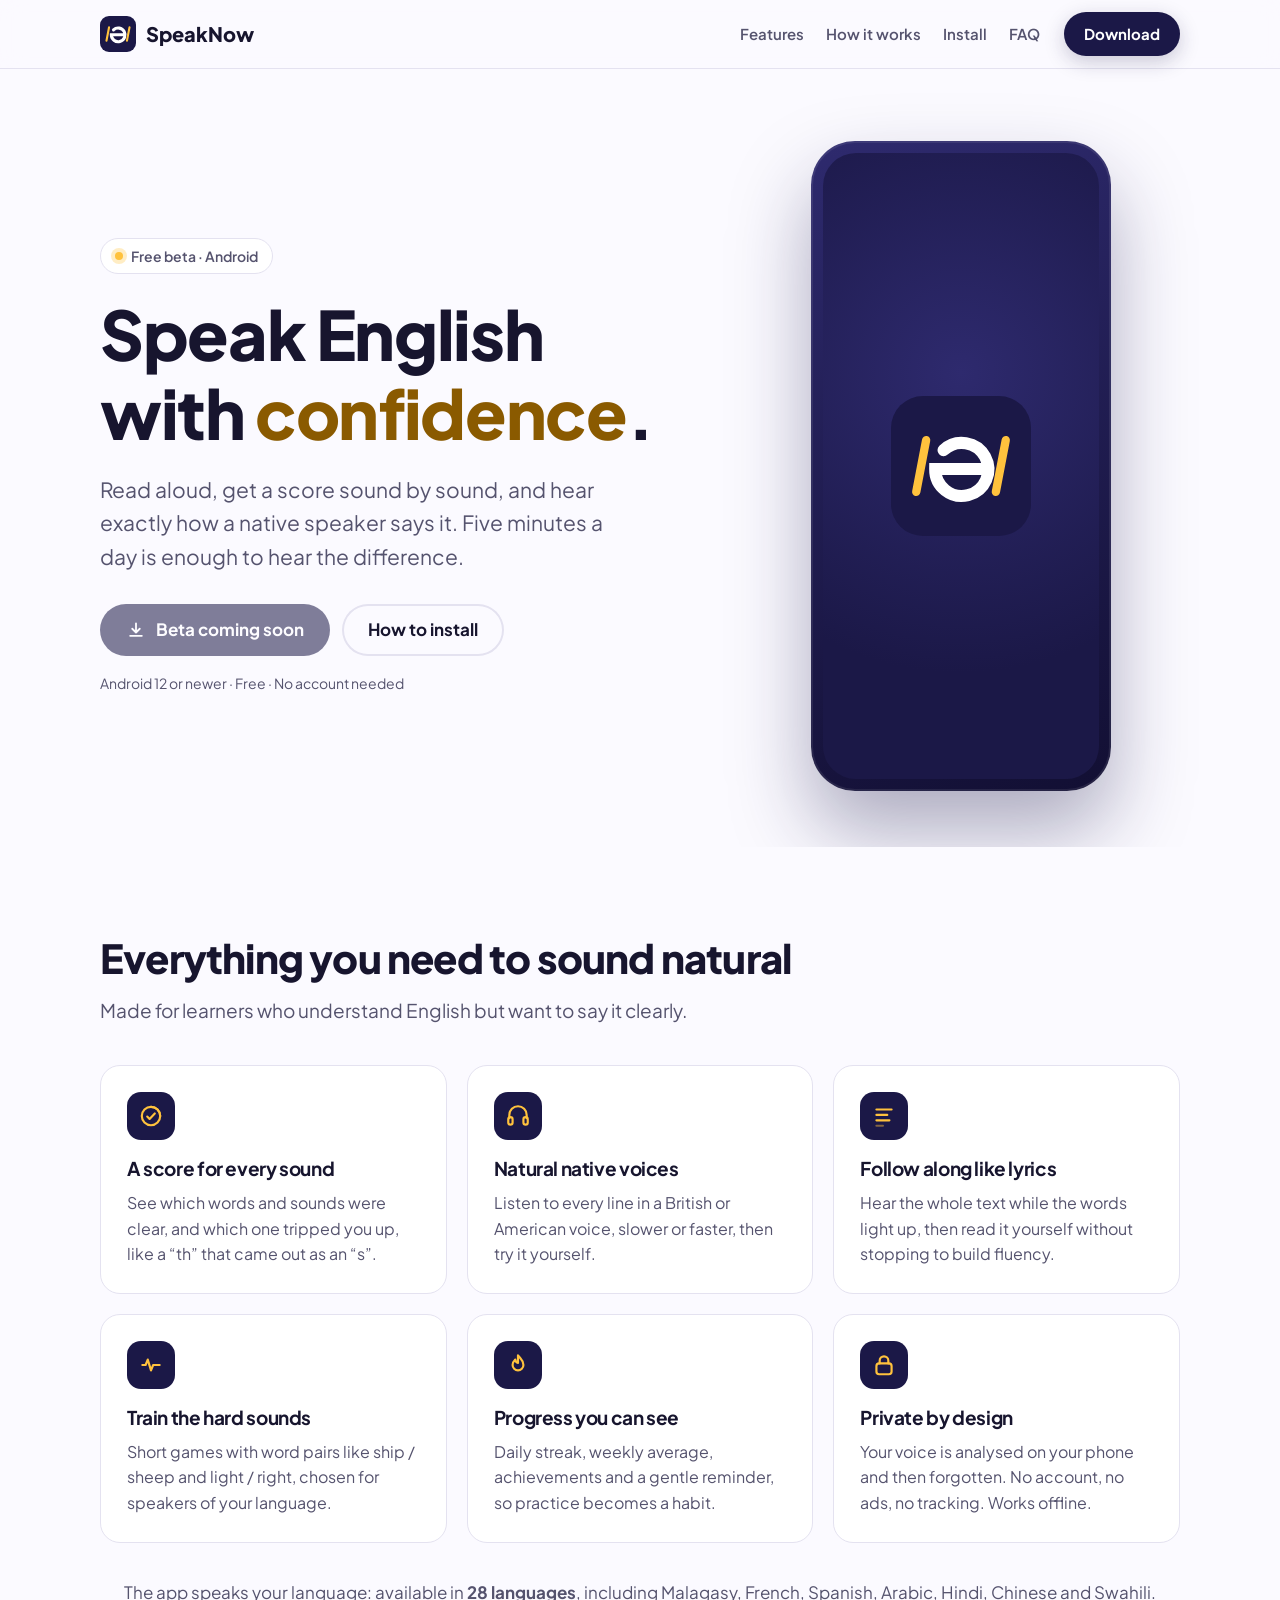
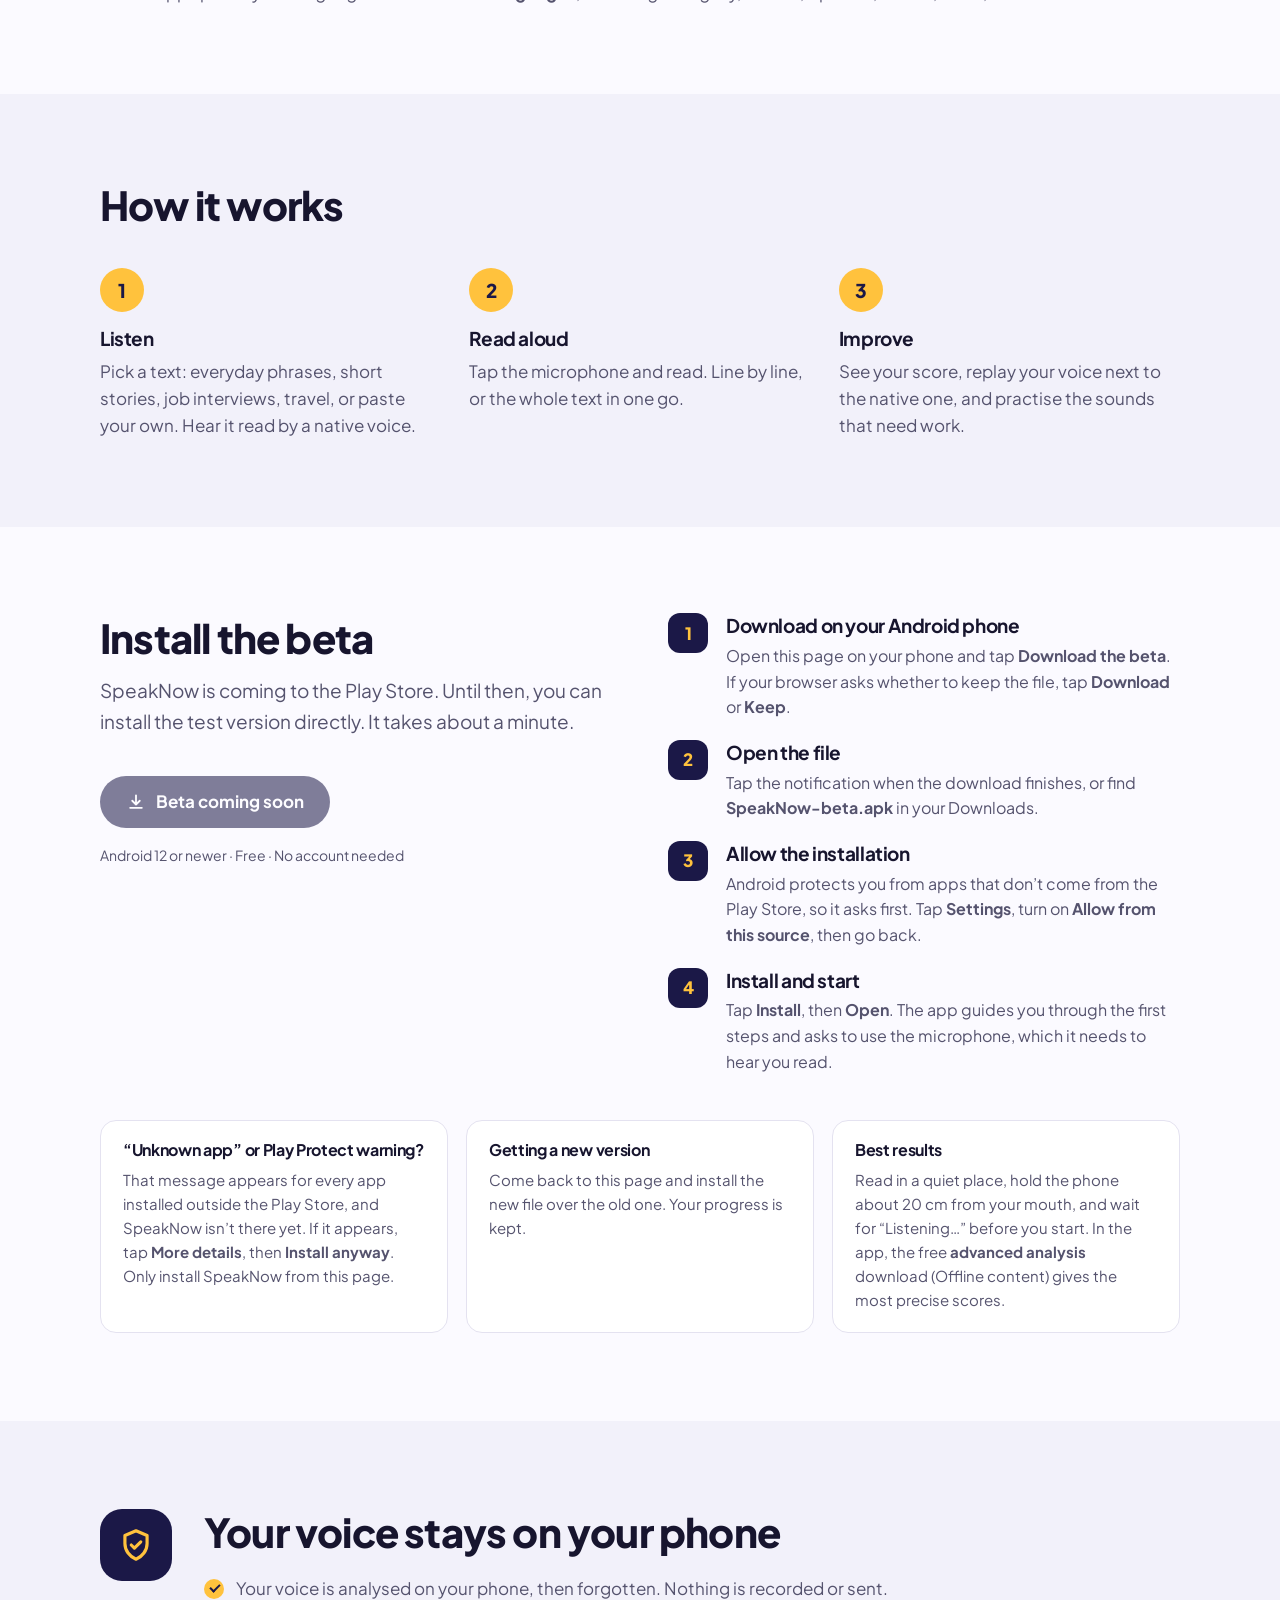
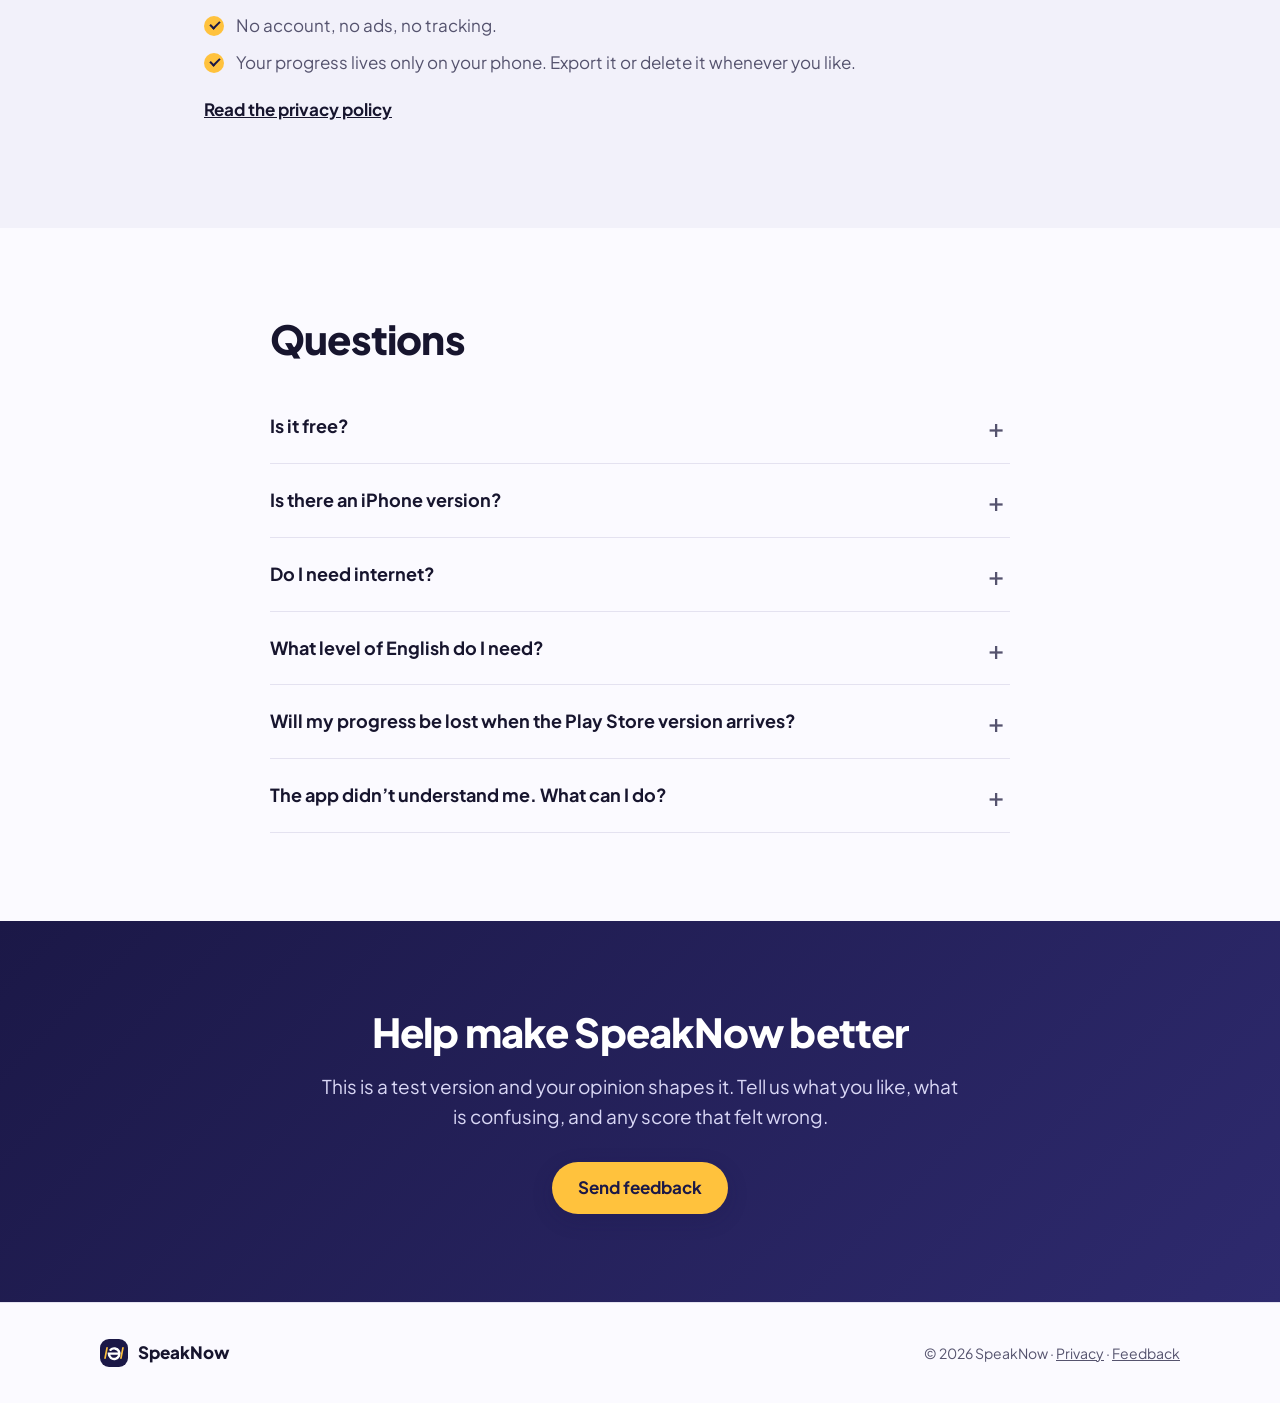
==== docs/index.html @ becbc06b "Website: home page, install guide, privacy policy Co-Authored-By: Claude Opus 5.5 <noreply@anthropic" ====
<!doctype html>
<html lang="en">
<head>
<meta charset="utf-8">
<meta name="viewport" content="width=device-width, initial-scale=1">
<title>SpeakNow: speak English with confidence</title>
<meta name="description" content="Read aloud, get a score sound by sound, and hear how a native speaker says it. Free beta for Android. Your voice never leaves your phone.">
<meta name="theme-color" content="#1B1847">
<meta property="og:type" content="website">
<meta property="og:title" content="SpeakNow: speak English with confidence">
<meta property="og:description" content="Read aloud, get a score sound by sound, and hear how a native speaker says it. Free beta for Android.">
<meta property="og:url" content="https://machut-rgb.github.io/speaknow-pack/">
<meta property="og:image" content="https://machut-rgb.github.io/speaknow-pack/assets/og.png">
<meta property="og:image:width" content="1200">
<meta property="og:image:height" content="630">
<meta name="twitter:card" content="summary_large_image">
<link rel="icon" href="assets/icon.svg" type="image/svg+xml">
<link rel="apple-touch-icon" href="assets/icon-180.png">
<link rel="preconnect" href="https://fonts.googleapis.com">
<link rel="preconnect" href="https://fonts.gstatic.com" crossorigin>
<link href="https://fonts.googleapis.com/css2?family=Plus+Jakarta+Sans:wght@400;500;600;700;800&display=swap" rel="stylesheet">
<link rel="stylesheet" href="assets/site.css">
</head>
<body>

<header class="nav">
  <div class="wrap nav-inner">
    <a class="brand" href="#top" aria-label="SpeakNow, back to top">
      <img src="assets/icon.svg" alt="" width="36" height="36">
      <span>SpeakNow</span>
    </a>
    <nav aria-label="Main">
      <a href="#features">Features</a>
      <a href="#how">How it works</a>
      <a href="#install">Install</a>
      <a href="#faq">FAQ</a>
    </nav>
    <a class="btn btn-small js-download" href="#install">Download</a>
  </div>
</header>

<main id="top">

  <section class="hero">
    <div class="wrap hero-inner">
      <div class="hero-copy">
        <p class="pill"><span class="dot"></span> Free beta · Android</p>
        <h1>Speak English with <span class="accent">confidence</span>.</h1>
        <p class="lead">Read aloud, get a score sound by sound, and hear exactly how a native speaker says it. Five minutes a day is enough to hear the difference.</p>
        <div class="cta">
          <a class="btn js-download" href="#install" id="download-main">
            <svg viewBox="0 0 24 24" width="20" height="20" aria-hidden="true"><path d="M12 4v11m0 0l-4.5-4.5M12 15l4.5-4.5M5 19h14" fill="none" stroke="currentColor" stroke-width="2.2" stroke-linecap="round" stroke-linejoin="round"/></svg>
            <span class="js-download-label">Download the beta</span>
          </a>
          <a class="btn btn-ghost" href="#install">How to install</a>
        </div>
        <p class="meta js-meta">Android 12 or newer · Free · No account needed</p>
      </div>
      <div class="hero-visual">
        <div class="phone">
          <img class="js-shot" src="screenshots/1.png" alt="SpeakNow showing a sentence with its score" data-fallback="hero">
          <div class="phone-fallback" aria-hidden="true"><img src="assets/icon.svg" alt="" width="140" height="140"></div>
        </div>
      </div>
    </div>
  </section>

  <section id="features" class="section">
    <div class="wrap">
      <h2>Everything you need to sound natural</h2>
      <p class="section-lead">Made for learners who understand English but want to say it clearly.</p>
      <div class="grid">
        <article class="card">
          <div class="icon-badge"><svg viewBox="0 0 24 24" aria-hidden="true"><circle cx="12" cy="12" r="8.5"/><path d="M12 3.5a8.5 8.5 0 0 1 8.5 8.5"/><path d="M8.5 12.5l2.2 2.2 4.8-5"/></svg></div>
          <h3>A score for every sound</h3>
          <p>See which words and sounds were clear, and which one tripped you up, like a “th” that came out as an “s”.</p>
        </article>
        <article class="card">
          <div class="icon-badge"><svg viewBox="0 0 24 24" aria-hidden="true"><path d="M4 14v-3a8 8 0 0 1 16 0v3"/><rect x="3" y="13" width="4" height="7" rx="2"/><rect x="17" y="13" width="4" height="7" rx="2"/></svg></div>
          <h3>Natural native voices</h3>
          <p>Listen to every line in a British or American voice, slower or faster, then try it yourself.</p>
        </article>
        <article class="card">
          <div class="icon-badge"><svg viewBox="0 0 24 24" aria-hidden="true"><path d="M5 6h14M5 11h10M5 16h12"/><path d="M5 21h6" opacity=".45"/></svg></div>
          <h3>Follow along like lyrics</h3>
          <p>Hear the whole text while the words light up, then read it yourself without stopping to build fluency.</p>
        </article>
        <article class="card">
          <div class="icon-badge"><svg viewBox="0 0 24 24" aria-hidden="true"><path d="M4 12h3l2-5 3 10 2-5h6"/></svg></div>
          <h3>Train the hard sounds</h3>
          <p>Short games with word pairs like ship / sheep and light / right, chosen for speakers of your language.</p>
        </article>
        <article class="card">
          <div class="icon-badge"><svg viewBox="0 0 24 24" aria-hidden="true"><path d="M12 3c2 3 5 4.5 5 9a5 5 0 0 1-10 0c0-2.5 1.5-4 2.5-5 .3 1.8 1.2 2.8 2.5 3C12 7.5 12 5 12 3z"/></svg></div>
          <h3>Progress you can see</h3>
          <p>Daily streak, weekly average, achievements and a gentle reminder, so practice becomes a habit.</p>
        </article>
        <article class="card">
          <div class="icon-badge"><svg viewBox="0 0 24 24" aria-hidden="true"><rect x="5" y="10.5" width="14" height="10" rx="2.5"/><path d="M8 10.5V8a4 4 0 0 1 8 0v2.5"/></svg></div>
          <h3>Private by design</h3>
          <p>Your voice is analysed on your phone and then forgotten. No account, no ads, no tracking. Works offline.</p>
        </article>
      </div>
      <p class="languages">The app speaks your language: available in <strong>28 languages</strong>, including Malagasy, French, Spanish, Arabic, Hindi, Chinese and Swahili.</p>
    </div>
  </section>

  <section id="how" class="section section-alt">
    <div class="wrap">
      <h2>How it works</h2>
      <ol class="steps">
        <li>
          <span class="step-num">1</span>
          <h3>Listen</h3>
          <p>Pick a text: everyday phrases, short stories, job interviews, travel, or paste your own. Hear it read by a native voice.</p>
        </li>
        <li>
          <span class="step-num">2</span>
          <h3>Read aloud</h3>
          <p>Tap the microphone and read. Line by line, or the whole text in one go.</p>
        </li>
        <li>
          <span class="step-num">3</span>
          <h3>Improve</h3>
          <p>See your score, replay your voice next to the native one, and practise the sounds that need work.</p>
        </li>
      </ol>
    </div>
  </section>

  <section id="screens" class="section js-gallery" hidden>
    <div class="wrap">
      <h2>A look inside</h2>
      <div class="gallery">
        <img class="js-shot" src="screenshots/2.png" alt="SpeakNow screen" loading="lazy">
        <img class="js-shot" src="screenshots/3.png" alt="SpeakNow screen" loading="lazy">
        <img class="js-shot" src="screenshots/4.png" alt="SpeakNow screen" loading="lazy">
        <img class="js-shot" src="screenshots/5.png" alt="SpeakNow screen" loading="lazy">
      </div>
    </div>
  </section>

  <section id="install" class="section">
    <div class="wrap install">
      <div>
        <h2>Install the beta</h2>
        <p class="section-lead">SpeakNow is coming to the Play Store. Until then, you can install the test version directly. It takes about a minute.</p>
        <div class="download-box">
          <a class="btn js-download" href="#install">
            <svg viewBox="0 0 24 24" width="20" height="20" aria-hidden="true"><path d="M12 4v11m0 0l-4.5-4.5M12 15l4.5-4.5M5 19h14" fill="none" stroke="currentColor" stroke-width="2.2" stroke-linecap="round" stroke-linejoin="round"/></svg>
            <span class="js-download-label">Download the beta</span>
          </a>
          <p class="meta js-meta">Android 12 or newer · Free · No account needed</p>
          <div class="notes js-notes" hidden>
            <h3>What’s new</h3>
            <ul class="js-notes-list"></ul>
          </div>
        </div>
      </div>
      <ol class="guide">
        <li>
          <h3>Download on your Android phone</h3>
          <p>Open this page on your phone and tap <strong>Download the beta</strong>. If your browser asks whether to keep the file, tap <strong>Download</strong> or <strong>Keep</strong>.</p>
        </li>
        <li>
          <h3>Open the file</h3>
          <p>Tap the notification when the download finishes, or find <strong>SpeakNow-beta.apk</strong> in your Downloads.</p>
        </li>
        <li>
          <h3>Allow the installation</h3>
          <p>Android protects you from apps that don’t come from the Play Store, so it asks first. Tap <strong>Settings</strong>, turn on <strong>Allow from this source</strong>, then go back.</p>
        </li>
        <li>
          <h3>Install and start</h3>
          <p>Tap <strong>Install</strong>, then <strong>Open</strong>. The app guides you through the first steps and asks to use the microphone, which it needs to hear you read.</p>
        </li>
      </ol>
      <div class="tips">
        <div class="tip">
          <h3>“Unknown app” or Play Protect warning?</h3>
          <p>That message appears for every app installed outside the Play Store, and SpeakNow isn’t there yet. If it appears, tap <strong>More details</strong>, then <strong>Install anyway</strong>. Only install SpeakNow from this page.</p>
        </div>
        <div class="tip">
          <h3>Getting a new version</h3>
          <p>Come back to this page and install the new file over the old one. Your progress is kept.</p>
        </div>
        <div class="tip">
          <h3>Best results</h3>
          <p>Read in a quiet place, hold the phone about 20 cm from your mouth, and wait for “Listening…” before you start. In the app, the free <strong>advanced analysis</strong> download (Offline content) gives the most precise scores.</p>
        </div>
      </div>
    </div>
  </section>

  <section class="section section-alt privacy">
    <div class="wrap privacy-inner">
      <div class="privacy-icon" aria-hidden="true">
        <svg viewBox="0 0 24 24"><path d="M12 3l7 3v5c0 4.5-3 8.3-7 10-4-1.7-7-5.5-7-10V6l7-3z"/><path d="M9 12l2 2 4-4"/></svg>
      </div>
      <div>
        <h2>Your voice stays on your phone</h2>
        <ul class="checks">
          <li>Your voice is analysed on your phone, then forgotten. Nothing is recorded or sent.</li>
          <li>No account, no ads, no tracking.</li>
          <li>Your progress lives only on your phone. Export it or delete it whenever you like.</li>
        </ul>
        <p><a href="privacy.html">Read the privacy policy</a></p>
      </div>
    </div>
  </section>

  <section id="faq" class="section">
    <div class="wrap faq">
      <h2>Questions</h2>
      <details>
        <summary>Is it free?</summary>
        <p>Yes. The beta is completely free, with no ads.</p>
      </details>
      <details>
        <summary>Is there an iPhone version?</summary>
        <p>Not yet. SpeakNow is for Android phones for now.</p>
      </details>
      <details>
        <summary>Do I need internet?</summary>
        <p>Only to download extra content, such as natural voices and more texts. After that, you can practise anywhere, even offline.</p>
      </details>
      <details>
        <summary>What level of English do I need?</summary>
        <p>If you can read simple English sentences, you can use SpeakNow. Texts go from beginner to advanced, and you can practise with your own texts too.</p>
      </details>
      <details>
        <summary>Will my progress be lost when the Play Store version arrives?</summary>
        <p>Before switching, use <strong>Settings → Export my data</strong> in the app. You can restore it in the new version with <strong>Settings → Restore from a file</strong>.</p>
      </details>
      <details>
        <summary>The app didn’t understand me. What can I do?</summary>
        <p>Wait for “Listening…” before you speak, read at your normal pace, and avoid noisy places or Bluetooth headsets. For the most accurate results, install the free advanced analysis in <strong>Offline content</strong>.</p>
      </details>
    </div>
  </section>

  <section id="feedback" class="section feedback">
    <div class="wrap feedback-inner">
      <h2>Help make SpeakNow better</h2>
      <p>This is a test version and your opinion shapes it. Tell us what you like, what is confusing, and any score that felt wrong.</p>
      <a class="btn btn-light" href="{{FEEDBACK_URL}}">Send feedback</a>
    </div>
  </section>

</main>

<footer class="footer">
  <div class="wrap footer-inner">
    <div class="brand">
      <img src="assets/icon.svg" alt="" width="28" height="28">
      <span>SpeakNow</span>
    </div>
    <p>© 2026 SpeakNow · <a href="privacy.html">Privacy</a> · <a href="#feedback">Feedback</a></p>
  </div>
</footer>

<script src="assets/site.js"></script>
</body>
</html>
---- docs/assets/site.css ----
:root {
  --navy: #1B1847;
  --navy-2: #2E2A6E;
  --amber: #FFC23D;
  --amber-ink: #8A5A00;
  --bg: #FBFAFF;
  --bg-alt: #F2F1FA;
  --surface: #FFFFFF;
  --ink: #17152E;
  --muted: #55536E;
  --line: #E4E2F0;
  --btn: #1B1847;
  --btn-ink: #FFFFFF;
  --radius: 20px;
}

@media (prefers-color-scheme: dark) {
  :root {
    --bg: #0F0D24;
    --bg-alt: #16143A;
    --surface: #1C1A42;
    --ink: #F3F2FF;
    --muted: #B8B6D6;
    --line: #2C2960;
    --btn: #FFC23D;
    --btn-ink: #1B1847;
    --amber-ink: #FFC23D;
  }
}

* { box-sizing: border-box; }

html { scroll-behavior: smooth; scroll-padding-top: 80px; }

body {
  margin: 0;
  background: var(--bg);
  color: var(--ink);
  font-family: 'Plus Jakarta Sans', system-ui, -apple-system, 'Segoe UI', sans-serif;
  font-size: 17px;
  line-height: 1.6;
  -webkit-font-smoothing: antialiased;
}

a { color: inherit; }
img { max-width: 100%; }

.wrap { width: 100%; max-width: 1120px; margin: 0 auto; padding: 0 20px; }

h1, h2, h3 { line-height: 1.15; letter-spacing: -0.02em; margin: 0; }
h2 { font-size: clamp(28px, 4vw, 40px); font-weight: 800; }
h3 { font-size: 19px; font-weight: 700; }

/* Navigation */
.nav {
  position: sticky; top: 0; z-index: 10;
  background: color-mix(in srgb, var(--bg) 85%, transparent);
  backdrop-filter: blur(12px);
  border-bottom: 1px solid var(--line);
}
.nav-inner { display: flex; align-items: center; gap: 24px; height: 68px; }
.brand { display: flex; align-items: center; gap: 10px; font-weight: 800; font-size: 20px; text-decoration: none; }
.brand img { border-radius: 9px; }
.nav nav { display: flex; gap: 22px; margin-left: auto; }
.nav nav a { text-decoration: none; color: var(--muted); font-weight: 600; font-size: 15px; }
.nav nav a:hover { color: var(--ink); }
@media (max-width: 760px) {
  .nav nav { display: none; }
  .nav .btn-small { margin-left: auto; }
}

/* Buttons */
.btn {
  display: inline-flex; align-items: center; justify-content: center; gap: 10px;
  min-height: 52px; padding: 0 26px;
  border-radius: 999px; border: 0;
  background: var(--btn); color: var(--btn-ink);
  font: inherit; font-weight: 700; font-size: 17px;
  text-decoration: none; cursor: pointer;
  transition: transform .15s ease, box-shadow .15s ease;
  box-shadow: 0 6px 20px rgba(27, 24, 71, .22);
}
.btn:hover { transform: translateY(-1px); box-shadow: 0 10px 26px rgba(27, 24, 71, .28); }
.btn:focus-visible, a:focus-visible, summary:focus-visible { outline: 3px solid var(--amber); outline-offset: 3px; }
.btn[aria-disabled="true"] { opacity: .55; pointer-events: none; box-shadow: none; }
.btn-small { min-height: 44px; padding: 0 20px; font-size: 15px; }
.btn-ghost { background: transparent; color: var(--ink); box-shadow: inset 0 0 0 2px var(--line); }
.btn-ghost:hover { box-shadow: inset 0 0 0 2px var(--muted); }
.btn-light { background: var(--amber); color: #1B1847; }

/* Hero */
.hero { padding: 72px 0 56px; overflow: hidden; }
.hero-inner { display: grid; grid-template-columns: 1.15fr .85fr; gap: 48px; align-items: center; }
.pill {
  display: inline-flex; align-items: center; gap: 8px; margin: 0 0 20px;
  padding: 6px 14px; border-radius: 999px;
  background: var(--surface); border: 1px solid var(--line);
  font-size: 14px; font-weight: 600; color: var(--muted);
}
.dot { width: 8px; height: 8px; border-radius: 50%; background: var(--amber); box-shadow: 0 0 0 4px color-mix(in srgb, var(--amber) 30%, transparent); }
.hero h1 { font-size: clamp(40px, 6.4vw, 68px); font-weight: 800; max-width: 12ch; }
.accent { color: var(--amber-ink); }
.lead { font-size: clamp(18px, 2vw, 21px); color: var(--muted); margin: 22px 0 30px; max-width: 34ch; }
.cta { display: flex; flex-wrap: wrap; gap: 12px; }
.meta { margin: 16px 0 0; font-size: 14px; color: var(--muted); }

.hero-visual { display: flex; justify-content: center; }
.phone {
  position: relative; width: min(300px, 80vw); aspect-ratio: 9 / 19.5;
  border-radius: 44px; padding: 12px;
  background: linear-gradient(160deg, #2E2A6E, #120F33);
  box-shadow: 0 40px 80px rgba(27, 24, 71, .35), inset 0 0 0 2px rgba(255, 255, 255, .08);
}
.phone > img { width: 100%; height: 100%; object-fit: cover; border-radius: 33px; display: block; }
.phone-fallback {
  display: none; position: absolute; inset: 12px; border-radius: 33px;
  background: radial-gradient(circle at 50% 35%, #2E2A6E, #1B1847 70%);
  align-items: center; justify-content: center;
}
.phone-fallback img { border-radius: 32px; }
.phone.no-shot > img { display: none; }
.phone.no-shot .phone-fallback { display: flex; }

@media (max-width: 860px) {
  .hero { padding-top: 48px; }
  .hero-inner { grid-template-columns: 1fr; }
  .phone { width: min(230px, 60vw); }
}

/* Sections */
.section { padding: 88px 0; }
.section-alt { background: var(--bg-alt); }
.section-lead { color: var(--muted); font-size: 19px; margin: 14px 0 40px; max-width: 60ch; }

.grid { display: grid; grid-template-columns: repeat(3, minmax(0, 1fr)); gap: 20px; }
@media (max-width: 900px) { .grid { grid-template-columns: repeat(2, minmax(0, 1fr)); } }
@media (max-width: 600px) { .grid { grid-template-columns: 1fr; } }
.card {
  background: var(--surface); border: 1px solid var(--line); border-radius: var(--radius);
  padding: 26px;
}
.card p { color: var(--muted); margin: 10px 0 0; font-size: 16px; }
.icon-badge {
  width: 48px; height: 48px; border-radius: 14px; margin-bottom: 18px;
  display: flex; align-items: center; justify-content: center;
  background: var(--navy);
}
.icon-badge svg { width: 26px; height: 26px; fill: none; stroke: var(--amber); stroke-width: 2; stroke-linecap: round; stroke-linejoin: round; }
.languages { margin: 36px 0 0; text-align: center; color: var(--muted); }

.steps { list-style: none; padding: 0; margin: 40px 0 0; display: grid; grid-template-columns: repeat(3, minmax(0, 1fr)); gap: 28px; }
@media (max-width: 760px) { .steps { grid-template-columns: 1fr; } }
.step-num {
  display: inline-flex; width: 44px; height: 44px; border-radius: 50%;
  align-items: center; justify-content: center; margin-bottom: 16px;
  background: var(--amber); color: #1B1847; font-weight: 800; font-size: 19px;
}
.steps p { color: var(--muted); margin: 8px 0 0; }

.gallery { display: grid; grid-template-columns: repeat(4, minmax(0, 1fr)); gap: 18px; margin-top: 36px; }
@media (max-width: 860px) { .gallery { grid-template-columns: repeat(2, minmax(0, 1fr)); } }
.gallery img { width: 100%; border-radius: 22px; border: 1px solid var(--line); box-shadow: 0 16px 40px rgba(27, 24, 71, .14); }

/* Install */
.install { display: grid; grid-template-columns: 1fr 1fr; gap: 28px 56px; }
@media (max-width: 860px) { .install { grid-template-columns: 1fr; } }
.download-box { display: flex; flex-direction: column; align-items: flex-start; }
.notes { margin-top: 26px; padding: 18px 20px; border-radius: 16px; background: var(--surface); border: 1px solid var(--line); width: 100%; }
.notes h3 { font-size: 16px; }
.notes ul { margin: 8px 0 0; padding-left: 20px; color: var(--muted); font-size: 15px; }
.guide { list-style: none; counter-reset: step; margin: 0; padding: 0; display: flex; flex-direction: column; gap: 22px; }
.guide li { counter-increment: step; position: relative; padding-left: 58px; }
.guide li::before {
  content: counter(step); position: absolute; left: 0; top: -2px;
  width: 40px; height: 40px; border-radius: 12px;
  display: flex; align-items: center; justify-content: center;
  background: var(--navy); color: var(--amber); font-weight: 800;
}
.guide p { color: var(--muted); margin: 6px 0 0; font-size: 16px; }
.tips { grid-column: 1 / -1; display: grid; grid-template-columns: repeat(3, minmax(0, 1fr)); gap: 18px; margin-top: 18px; }
@media (max-width: 860px) { .tips { grid-template-columns: 1fr; } }
.tip { background: var(--surface); border: 1px solid var(--line); border-radius: 16px; padding: 20px 22px; }
.tip h3 { font-size: 16px; }
.tip p { color: var(--muted); margin: 8px 0 0; font-size: 15px; }

/* Privacy */
.privacy-inner { display: flex; gap: 32px; align-items: flex-start; }
.privacy-icon { flex: none; width: 72px; height: 72px; border-radius: 22px; background: var(--navy); display: flex; align-items: center; justify-content: center; }
.privacy-icon svg { width: 38px; height: 38px; fill: none; stroke: var(--amber); stroke-width: 2; stroke-linecap: round; stroke-linejoin: round; }
.checks { list-style: none; padding: 0; margin: 20px 0; display: flex; flex-direction: column; gap: 10px; }
.checks li { padding-left: 32px; position: relative; color: var(--muted); }
.checks li::before { content: ""; position: absolute; left: 0; top: 4px; width: 20px; height: 20px; border-radius: 50%; background: var(--amber); }
.checks li::after { content: ""; position: absolute; left: 6px; top: 9px; width: 8px; height: 4px; border-left: 2.5px solid #1B1847; border-bottom: 2.5px solid #1B1847; transform: rotate(-45deg); }
.privacy a { font-weight: 700; }
@media (max-width: 600px) { .privacy-inner { flex-direction: column; } }

/* FAQ */
.faq { max-width: 780px; }
.faq h2 { margin-bottom: 28px; }
details { border-bottom: 1px solid var(--line); padding: 4px 0; }
summary { cursor: pointer; list-style: none; padding: 18px 40px 18px 0; position: relative; font-weight: 700; font-size: 18px; }
summary::-webkit-details-marker { display: none; }
summary::after { content: "+"; position: absolute; right: 6px; top: 12px; font-size: 26px; font-weight: 500; color: var(--muted); transition: transform .2s; }
details[open] summary::after { transform: rotate(45deg); }
details p { margin: 0 0 18px; color: var(--muted); }

/* Feedback */
.feedback { background: linear-gradient(135deg, #1B1847, #2E2A6E); color: #FFFFFF; text-align: center; }
.feedback-inner { max-width: 680px; }
.feedback p { color: #D9D7F5; font-size: 19px; margin: 16px 0 30px; }

/* Footer */
.footer { padding: 36px 0; border-top: 1px solid var(--line); }
.footer-inner { display: flex; flex-wrap: wrap; align-items: center; justify-content: space-between; gap: 12px; }
.footer p { margin: 0; color: var(--muted); font-size: 14px; }
.footer .brand { font-size: 17px; }

/* Long-form pages (privacy policy) */
.doc { max-width: 760px; padding: 56px 20px 88px; }
.doc h1 { font-size: clamp(32px, 5vw, 46px); font-weight: 800; }
.doc h2 { font-size: 24px; margin: 40px 0 10px; }
.doc p, .doc li { color: var(--muted); }
.doc .updated { margin-top: 10px; font-size: 15px; }

@media (prefers-reduced-motion: reduce) {
  html { scroll-behavior: auto; }
  .btn { transition: none; }
}
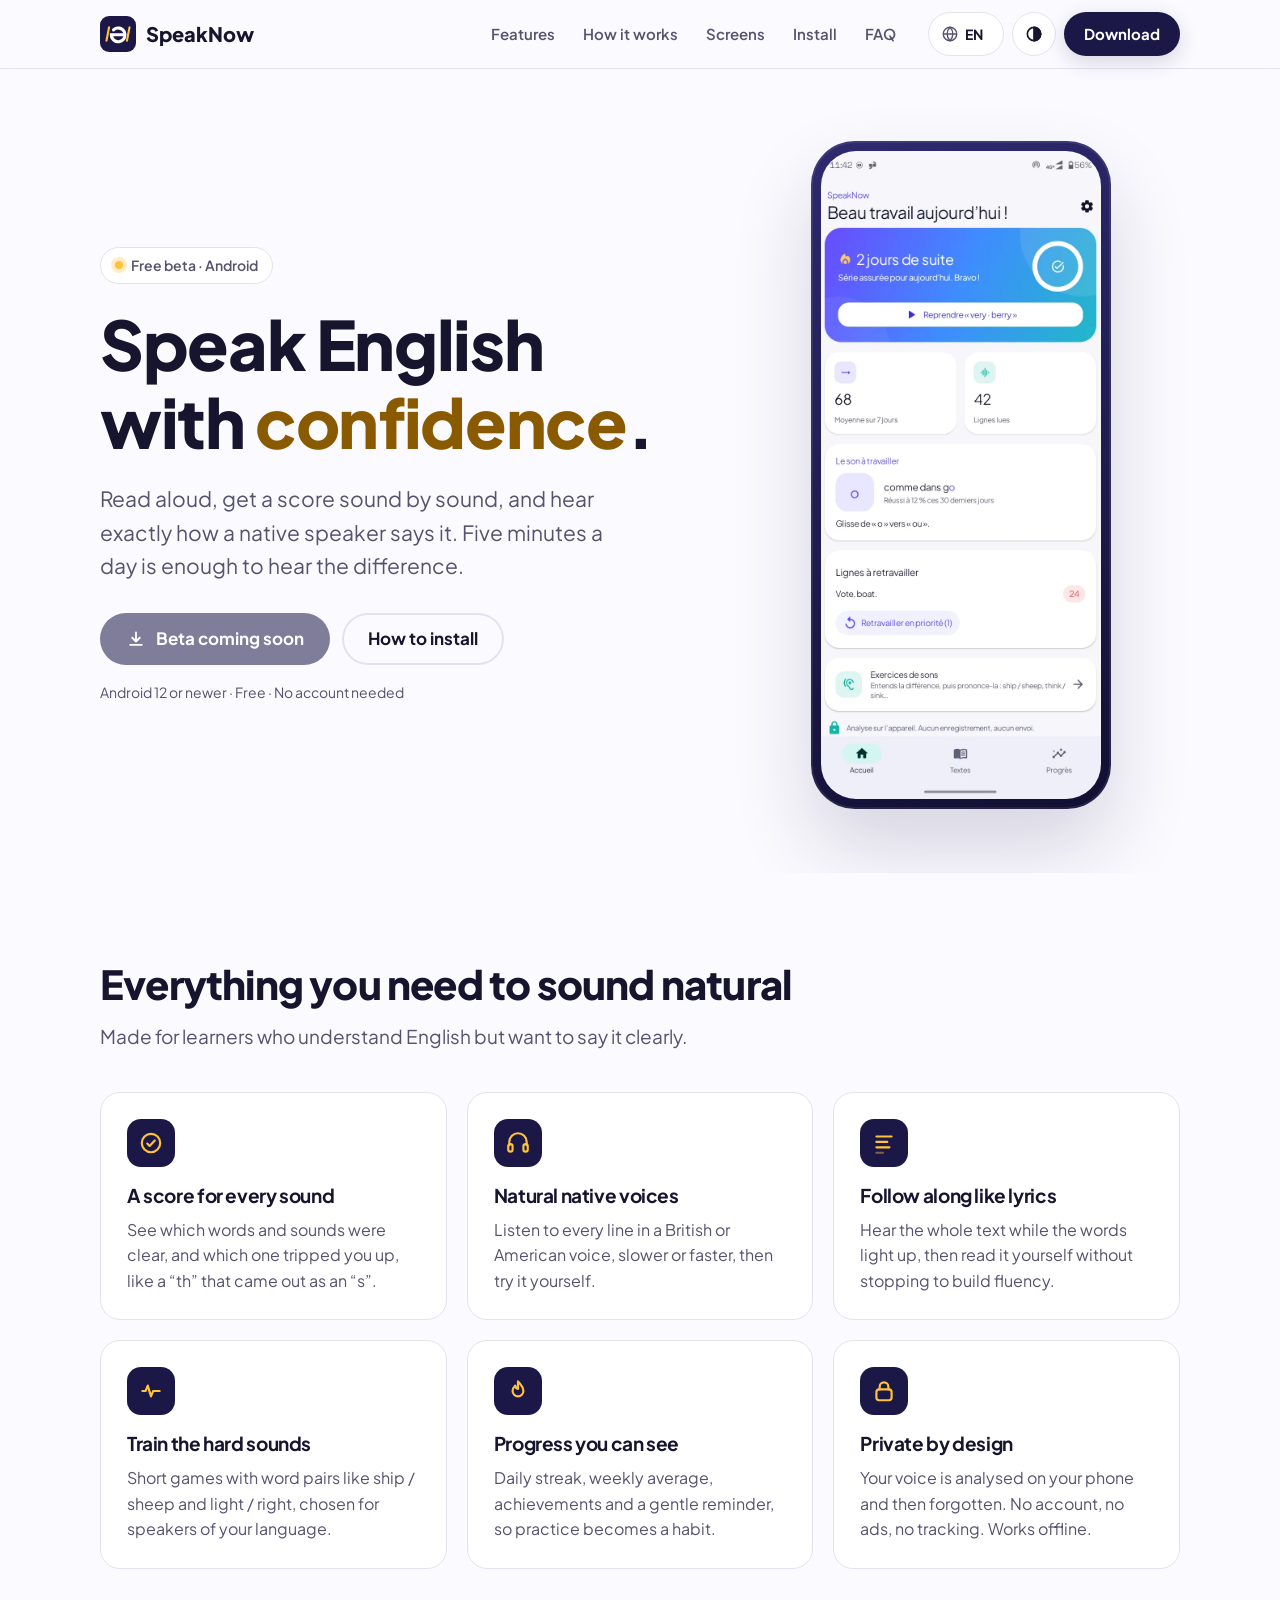
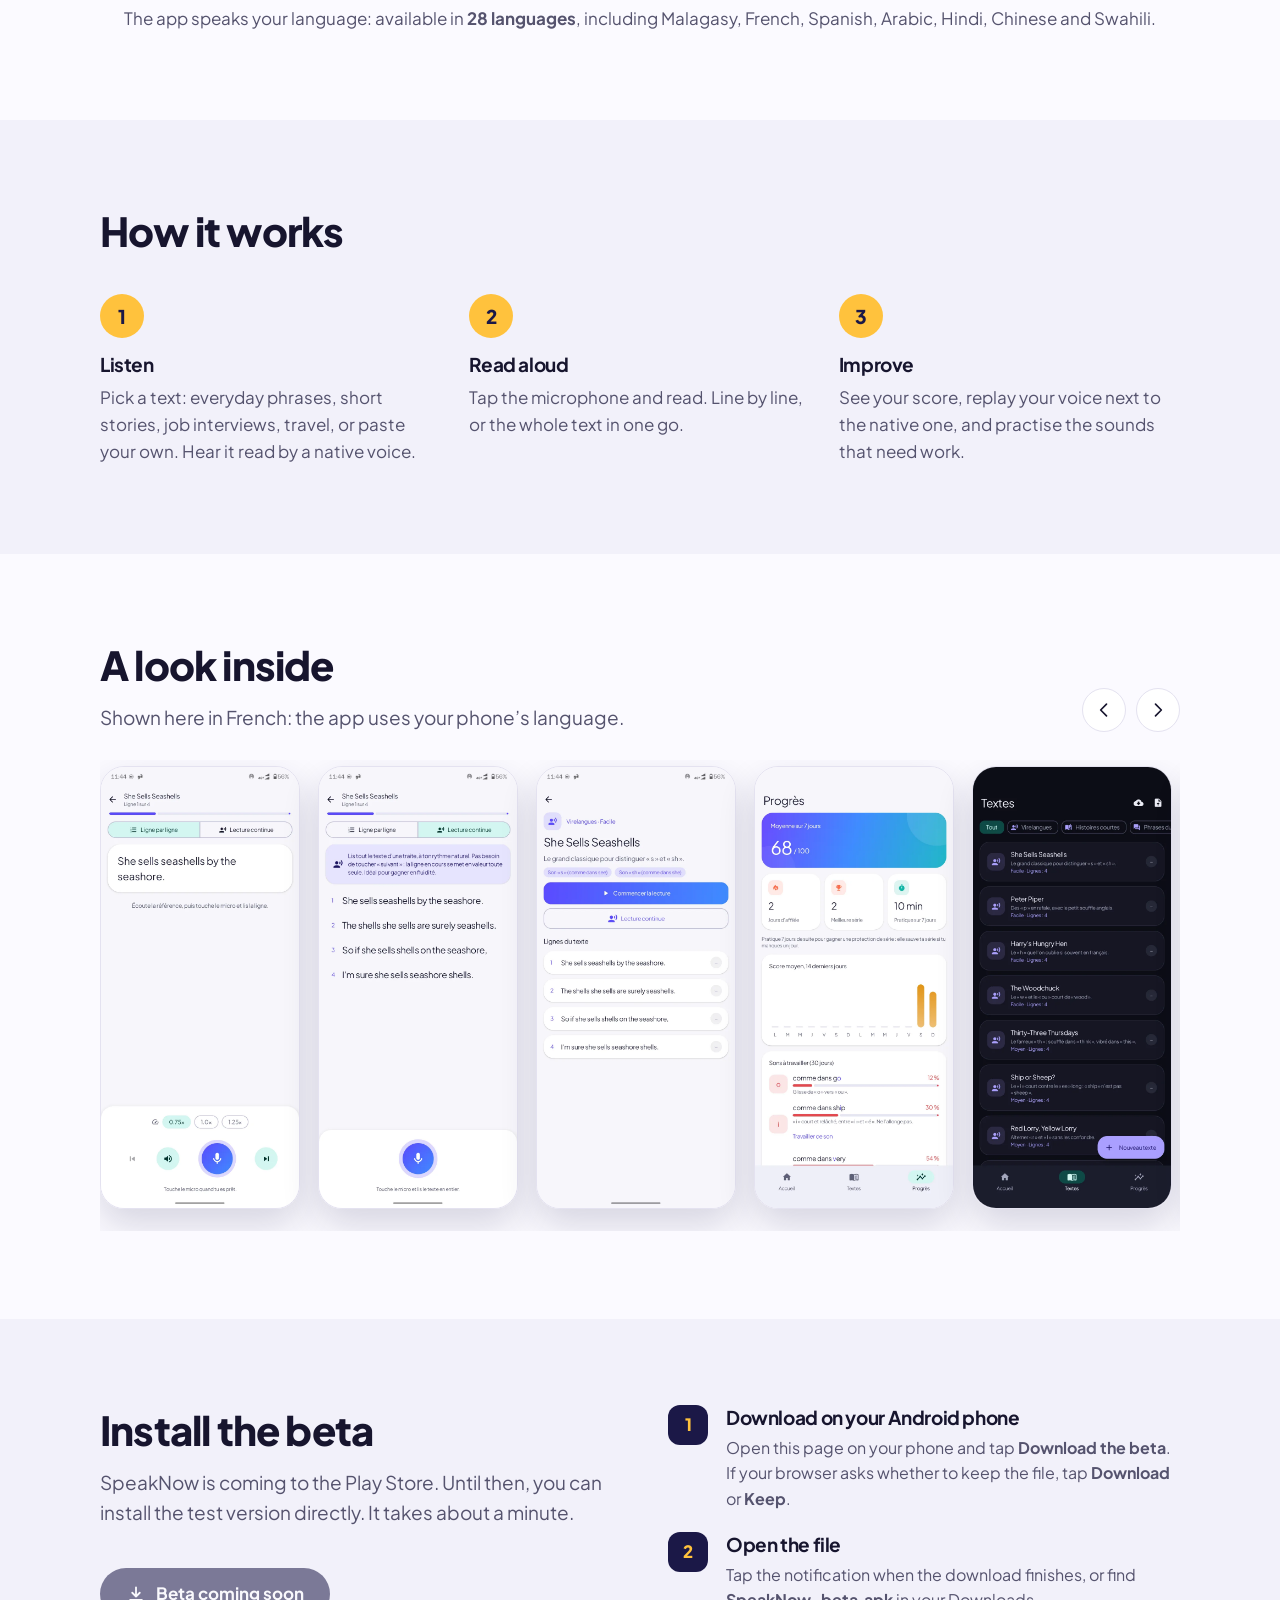
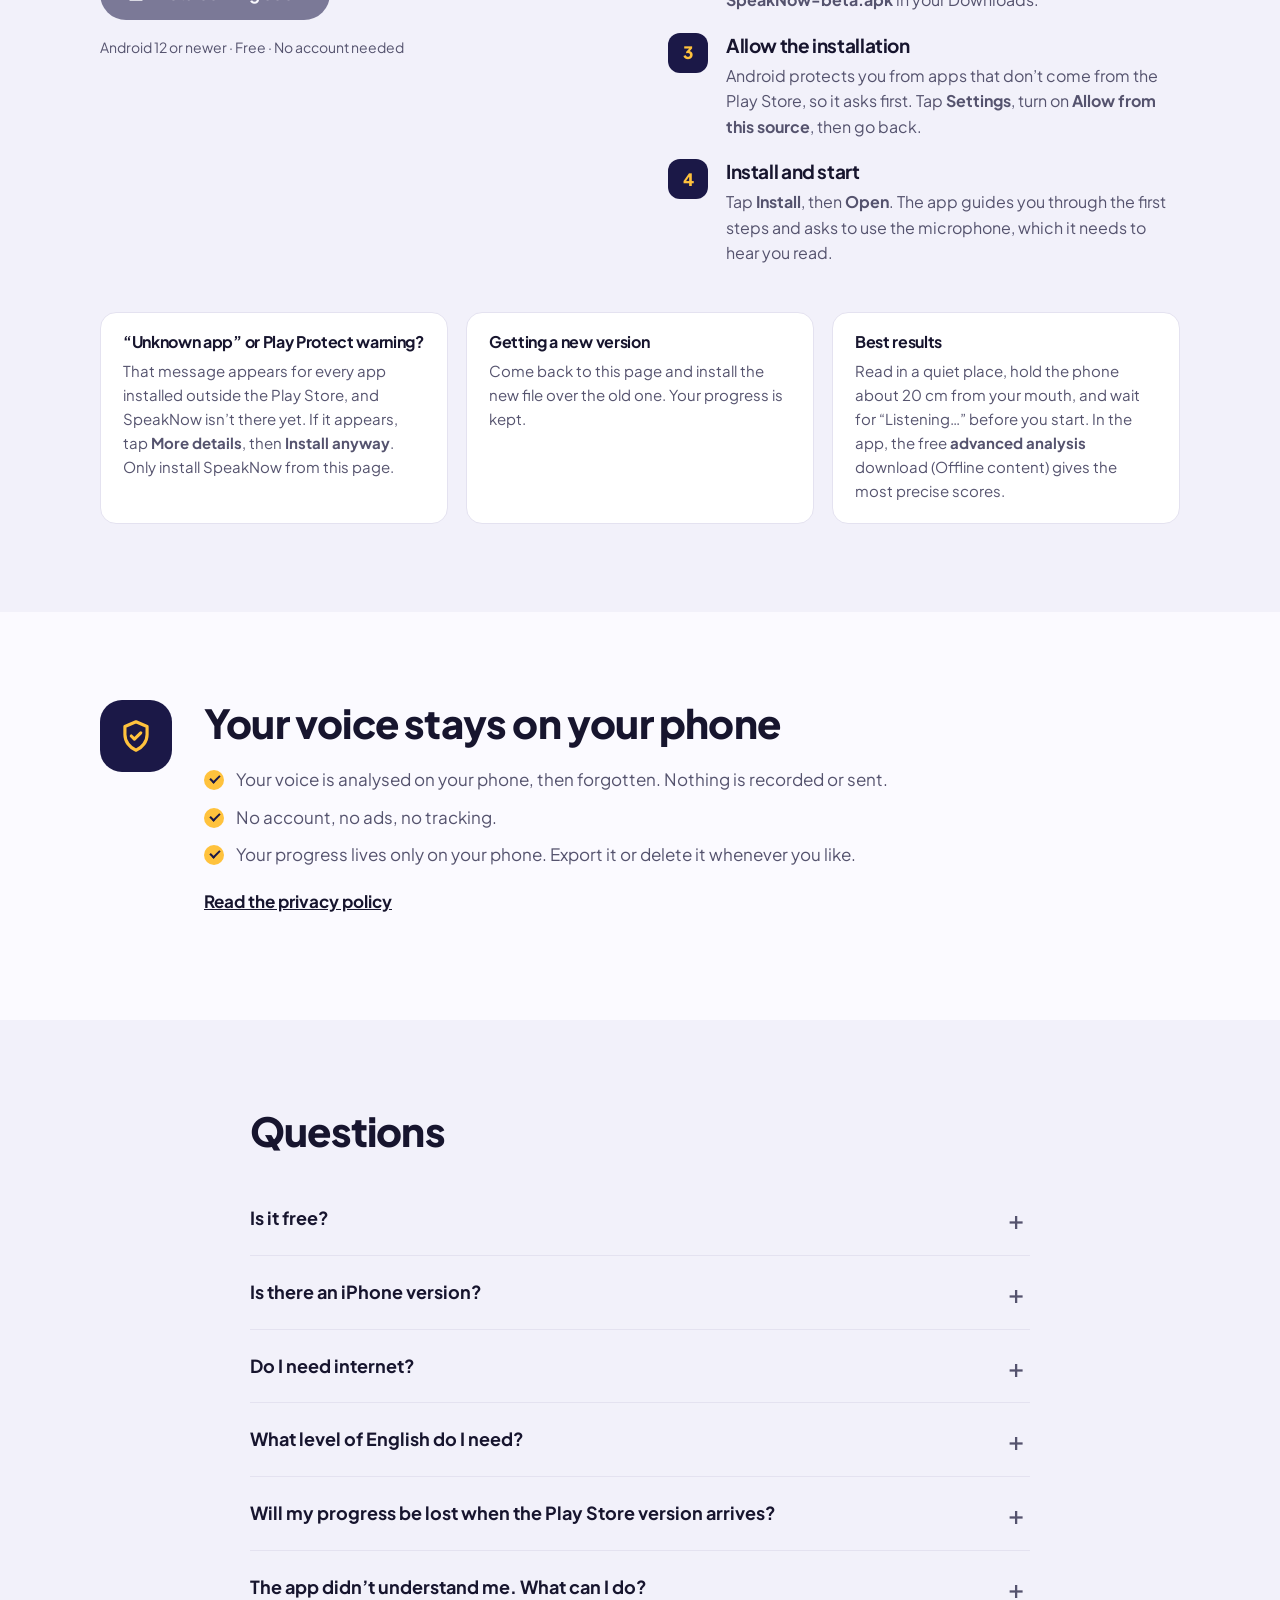
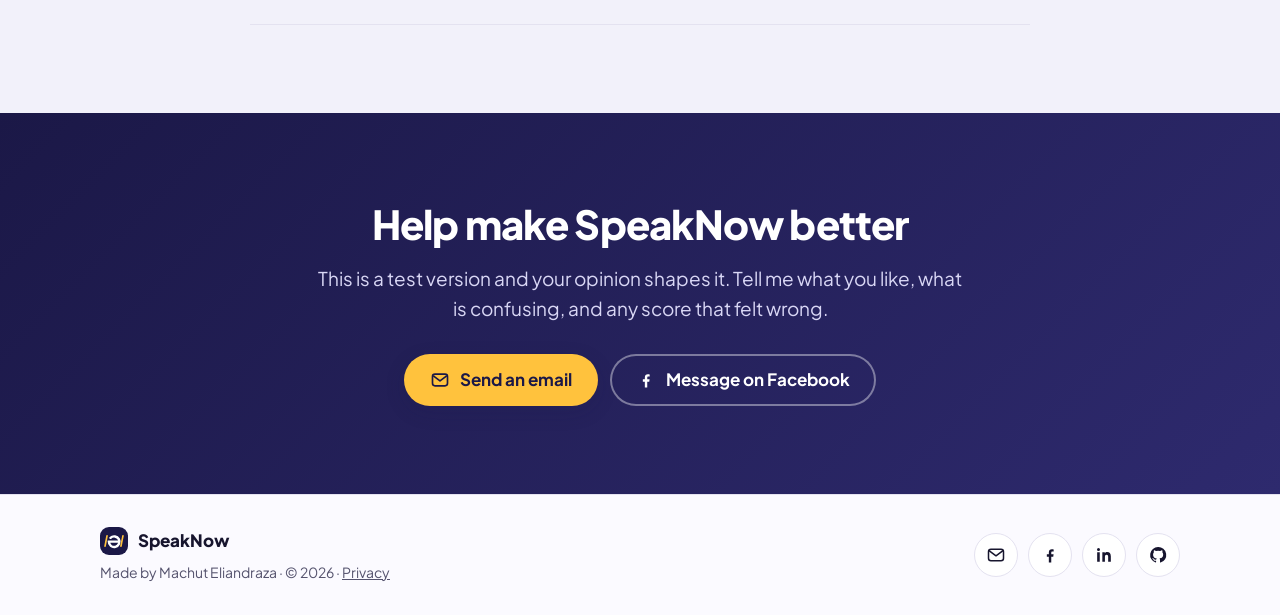
==== commit 0e5da952: "Website: light/dark switch, English/French/Malagasy, real screenshots, contacts - Theme button (auto" ====
--- a/docs/index.html
+++ b/docs/index.html
@@ -3,17 +3,24 @@
 <head>
 <meta charset="utf-8">
 <meta name="viewport" content="width=device-width, initial-scale=1">
+<script>
+  // Apply the saved theme before the page paints, so it never flashes the wrong colours.
+  try { var t = localStorage.getItem('speaknow-theme'); if (t === 'light' || t === 'dark') document.documentElement.dataset.theme = t; } catch (e) {}
+</script>
 <title>SpeakNow: speak English with confidence</title>
 <meta name="description" content="Read aloud, get a score sound by sound, and hear how a native speaker says it. Free beta for Android. Your voice never leaves your phone.">
 <meta name="theme-color" content="#1B1847">
+<meta name="author" content="Machut Eliandraza">
 <meta property="og:type" content="website">
+<meta property="og:site_name" content="SpeakNow">
 <meta property="og:title" content="SpeakNow: speak English with confidence">
 <meta property="og:description" content="Read aloud, get a score sound by sound, and hear how a native speaker says it. Free beta for Android.">
-<meta property="og:url" content="https://machut-rgb.github.io/speaknow-pack/">
-<meta property="og:image" content="https://machut-rgb.github.io/speaknow-pack/assets/og.png">
+<meta property="og:url" content="https://speaknow.dev/">
+<meta property="og:image" content="https://speaknow.dev/assets/og.png">
 <meta property="og:image:width" content="1200">
 <meta property="og:image:height" content="630">
 <meta name="twitter:card" content="summary_large_image">
+<link rel="canonical" href="https://speaknow.dev/">
 <link rel="icon" href="assets/icon.svg" type="image/svg+xml">
 <link rel="apple-touch-icon" href="assets/icon-180.png">
 <link rel="preconnect" href="https://fonts.googleapis.com">
@@ -22,44 +29,66 @@
 <link rel="stylesheet" href="assets/site.css">
 </head>
 <body>
+<a class="skip" href="#main" data-i18n="skip">Skip to content</a>
 
 <header class="nav">
   <div class="wrap nav-inner">
-    <a class="brand" href="#top" aria-label="SpeakNow, back to top">
+    <a class="brand" href="#top" aria-label="SpeakNow">
       <img src="assets/icon.svg" alt="" width="36" height="36">
       <span>SpeakNow</span>
     </a>
-    <nav aria-label="Main">
-      <a href="#features">Features</a>
-      <a href="#how">How it works</a>
-      <a href="#install">Install</a>
-      <a href="#faq">FAQ</a>
+    <nav id="site-nav" class="nav-links" aria-label="Main">
+      <a href="#features" data-i18n="nav.features">Features</a>
+      <a href="#how" data-i18n="nav.how">How it works</a>
+      <a href="#screens" data-i18n="nav.screens">Screens</a>
+      <a href="#install" data-i18n="nav.install">Install</a>
+      <a href="#faq" data-i18n="nav.faq">FAQ</a>
     </nav>
-    <a class="btn btn-small js-download" href="#install">Download</a>
+    <div class="nav-tools">
+      <label class="select">
+        <span class="sr-only" data-i18n="lang.label">Language</span>
+        <svg viewBox="0 0 24 24" aria-hidden="true"><circle cx="12" cy="12" r="9"/><path d="M3 12h18M12 3c2.5 2.5 3.8 5.5 3.8 9S14.5 18.5 12 21c-2.5-2.5-3.8-5.5-3.8-9S9.5 5.5 12 3z"/></svg>
+        <select class="js-lang">
+          <option value="en">EN</option>
+          <option value="fr">FR</option>
+          <option value="mg">MG</option>
+        </select>
+      </label>
+      <button class="icon-btn js-theme" type="button" aria-label="Theme">
+        <svg class="i-auto" viewBox="0 0 24 24" aria-hidden="true"><circle cx="12" cy="12" r="8"/><path d="M12 4a8 8 0 0 1 0 16z" fill="currentColor"/></svg>
+        <svg class="i-light" viewBox="0 0 24 24" aria-hidden="true"><circle cx="12" cy="12" r="4"/><path d="M12 2.5v2.2M12 19.3v2.2M4.6 4.6l1.6 1.6M17.8 17.8l1.6 1.6M2.5 12h2.2M19.3 12h2.2M4.6 19.4l1.6-1.6M17.8 6.2l1.6-1.6"/></svg>
+        <svg class="i-dark" viewBox="0 0 24 24" aria-hidden="true"><path d="M20 14.5A8 8 0 0 1 9.5 4a8 8 0 1 0 10.5 10.5z"/></svg>
+      </button>
+      <a class="btn btn-small js-download nav-download" href="#install" data-i18n="nav.download">Download</a>
+      <button class="icon-btn menu-btn js-menu" type="button" aria-expanded="false" aria-controls="site-nav">
+        <span class="sr-only" data-i18n="nav.menu">Menu</span>
+        <svg viewBox="0 0 24 24" aria-hidden="true"><path d="M4 7h16M4 12h16M4 17h16"/></svg>
+      </button>
+    </div>
   </div>
 </header>
 
-<main id="top">
-
-  <section class="hero">
+<main id="main">
+
+  <section id="top" class="hero">
     <div class="wrap hero-inner">
       <div class="hero-copy">
-        <p class="pill"><span class="dot"></span> Free beta · Android</p>
-        <h1>Speak English with <span class="accent">confidence</span>.</h1>
-        <p class="lead">Read aloud, get a score sound by sound, and hear exactly how a native speaker says it. Five minutes a day is enough to hear the difference.</p>
+        <p class="pill"><span class="dot"></span> <span data-i18n="hero.pill">Free beta · Android</span></p>
+        <h1 tabindex="-1" data-i18n="hero.title_html">Speak English with <span class="accent">confidence</span>.</h1>
+        <p class="lead" data-i18n="hero.lead">Read aloud, get a score sound by sound, and hear exactly how a native speaker says it. Five minutes a day is enough to hear the difference.</p>
         <div class="cta">
-          <a class="btn js-download" href="#install" id="download-main">
+          <a class="btn js-download" href="#install">
             <svg viewBox="0 0 24 24" width="20" height="20" aria-hidden="true"><path d="M12 4v11m0 0l-4.5-4.5M12 15l4.5-4.5M5 19h14" fill="none" stroke="currentColor" stroke-width="2.2" stroke-linecap="round" stroke-linejoin="round"/></svg>
-            <span class="js-download-label">Download the beta</span>
+            <span class="js-download-label" data-i18n="hero.download">Download the beta</span>
           </a>
-          <a class="btn btn-ghost" href="#install">How to install</a>
-        </div>
-        <p class="meta js-meta">Android 12 or newer · Free · No account needed</p>
+          <a class="btn btn-ghost" href="#install" data-i18n="hero.how">How to install</a>
+        </div>
+        <p class="meta js-meta" data-i18n="meta.default">Android 12 or newer · Free · No account needed</p>
       </div>
       <div class="hero-visual">
         <div class="phone">
-          <img class="js-shot" src="screenshots/1.png" alt="SpeakNow showing a sentence with its score" data-fallback="hero">
-          <div class="phone-fallback" aria-hidden="true"><img src="assets/icon.svg" alt="" width="140" height="140"></div>
+          <img class="shot-light" src="screenshots/home-light.webp" alt="SpeakNow home screen" width="720" height="1604">
+          <img class="shot-dark" src="screenshots/home-dark.webp" alt="SpeakNow home screen, dark theme" width="720" height="1604">
         </div>
       </div>
     </div>
@@ -67,183 +96,205 @@
 
   <section id="features" class="section">
     <div class="wrap">
-      <h2>Everything you need to sound natural</h2>
-      <p class="section-lead">Made for learners who understand English but want to say it clearly.</p>
+      <h2 tabindex="-1" data-i18n="features.title">Everything you need to sound natural</h2>
+      <p class="section-lead" data-i18n="features.lead">Made for learners who understand English but want to say it clearly.</p>
       <div class="grid">
         <article class="card">
-          <div class="icon-badge"><svg viewBox="0 0 24 24" aria-hidden="true"><circle cx="12" cy="12" r="8.5"/><path d="M12 3.5a8.5 8.5 0 0 1 8.5 8.5"/><path d="M8.5 12.5l2.2 2.2 4.8-5"/></svg></div>
-          <h3>A score for every sound</h3>
-          <p>See which words and sounds were clear, and which one tripped you up, like a “th” that came out as an “s”.</p>
+          <div class="icon-badge"><svg viewBox="0 0 24 24" aria-hidden="true"><circle cx="12" cy="12" r="8.5"/><path d="M8.5 12.5l2.2 2.2 4.8-5"/></svg></div>
+          <h3 data-i18n="f1.t">A score for every sound</h3>
+          <p data-i18n="f1.p">See which words and sounds were clear, and which one tripped you up, like a “th” that came out as an “s”.</p>
         </article>
         <article class="card">
           <div class="icon-badge"><svg viewBox="0 0 24 24" aria-hidden="true"><path d="M4 14v-3a8 8 0 0 1 16 0v3"/><rect x="3" y="13" width="4" height="7" rx="2"/><rect x="17" y="13" width="4" height="7" rx="2"/></svg></div>
-          <h3>Natural native voices</h3>
-          <p>Listen to every line in a British or American voice, slower or faster, then try it yourself.</p>
+          <h3 data-i18n="f2.t">Natural native voices</h3>
+          <p data-i18n="f2.p">Listen to every line in a British or American voice, slower or faster, then try it yourself.</p>
         </article>
         <article class="card">
           <div class="icon-badge"><svg viewBox="0 0 24 24" aria-hidden="true"><path d="M5 6h14M5 11h10M5 16h12"/><path d="M5 21h6" opacity=".45"/></svg></div>
-          <h3>Follow along like lyrics</h3>
-          <p>Hear the whole text while the words light up, then read it yourself without stopping to build fluency.</p>
+          <h3 data-i18n="f3.t">Follow along like lyrics</h3>
+          <p data-i18n="f3.p">Hear the whole text while the words light up, then read it yourself without stopping to build fluency.</p>
         </article>
         <article class="card">
           <div class="icon-badge"><svg viewBox="0 0 24 24" aria-hidden="true"><path d="M4 12h3l2-5 3 10 2-5h6"/></svg></div>
-          <h3>Train the hard sounds</h3>
-          <p>Short games with word pairs like ship / sheep and light / right, chosen for speakers of your language.</p>
+          <h3 data-i18n="f4.t">Train the hard sounds</h3>
+          <p data-i18n="f4.p">Short games with word pairs like ship / sheep and light / right, chosen for speakers of your language.</p>
         </article>
         <article class="card">
           <div class="icon-badge"><svg viewBox="0 0 24 24" aria-hidden="true"><path d="M12 3c2 3 5 4.5 5 9a5 5 0 0 1-10 0c0-2.5 1.5-4 2.5-5 .3 1.8 1.2 2.8 2.5 3C12 7.5 12 5 12 3z"/></svg></div>
-          <h3>Progress you can see</h3>
-          <p>Daily streak, weekly average, achievements and a gentle reminder, so practice becomes a habit.</p>
+          <h3 data-i18n="f5.t">Progress you can see</h3>
+          <p data-i18n="f5.p">Daily streak, weekly average, achievements and a gentle reminder, so practice becomes a habit.</p>
         </article>
         <article class="card">
           <div class="icon-badge"><svg viewBox="0 0 24 24" aria-hidden="true"><rect x="5" y="10.5" width="14" height="10" rx="2.5"/><path d="M8 10.5V8a4 4 0 0 1 8 0v2.5"/></svg></div>
-          <h3>Private by design</h3>
-          <p>Your voice is analysed on your phone and then forgotten. No account, no ads, no tracking. Works offline.</p>
-        </article>
-      </div>
-      <p class="languages">The app speaks your language: available in <strong>28 languages</strong>, including Malagasy, French, Spanish, Arabic, Hindi, Chinese and Swahili.</p>
+          <h3 data-i18n="f6.t">Private by design</h3>
+          <p data-i18n="f6.p">Your voice is analysed on your phone and then forgotten. No account, no ads, no tracking. Works offline.</p>
+        </article>
+      </div>
+      <p class="languages" data-i18n="features.languages_html">The app speaks your language: available in <strong>28 languages</strong>, including Malagasy, French, Spanish, Arabic, Hindi, Chinese and Swahili.</p>
     </div>
   </section>
 
   <section id="how" class="section section-alt">
     <div class="wrap">
-      <h2>How it works</h2>
+      <h2 tabindex="-1" data-i18n="how.title">How it works</h2>
       <ol class="steps">
         <li>
           <span class="step-num">1</span>
-          <h3>Listen</h3>
-          <p>Pick a text: everyday phrases, short stories, job interviews, travel, or paste your own. Hear it read by a native voice.</p>
+          <h3 data-i18n="s1.t">Listen</h3>
+          <p data-i18n="s1.p">Pick a text: everyday phrases, short stories, job interviews, travel, or paste your own. Hear it read by a native voice.</p>
         </li>
         <li>
           <span class="step-num">2</span>
-          <h3>Read aloud</h3>
-          <p>Tap the microphone and read. Line by line, or the whole text in one go.</p>
+          <h3 data-i18n="s2.t">Read aloud</h3>
+          <p data-i18n="s2.p">Tap the microphone and read. Line by line, or the whole text in one go.</p>
         </li>
         <li>
           <span class="step-num">3</span>
-          <h3>Improve</h3>
-          <p>See your score, replay your voice next to the native one, and practise the sounds that need work.</p>
+          <h3 data-i18n="s3.t">Improve</h3>
+          <p data-i18n="s3.p">See your score, replay your voice next to the native one, and practise the sounds that need work.</p>
         </li>
       </ol>
     </div>
   </section>
 
-  <section id="screens" class="section js-gallery" hidden>
+  <section id="screens" class="section">
     <div class="wrap">
-      <h2>A look inside</h2>
-      <div class="gallery">
-        <img class="js-shot" src="screenshots/2.png" alt="SpeakNow screen" loading="lazy">
-        <img class="js-shot" src="screenshots/3.png" alt="SpeakNow screen" loading="lazy">
-        <img class="js-shot" src="screenshots/4.png" alt="SpeakNow screen" loading="lazy">
-        <img class="js-shot" src="screenshots/5.png" alt="SpeakNow screen" loading="lazy">
-      </div>
-    </div>
-  </section>
-
-  <section id="install" class="section">
+      <div class="gallery-head">
+        <div>
+          <h2 tabindex="-1" data-i18n="screens.title">A look inside</h2>
+          <p class="section-lead" data-i18n="screens.lead">Shown here in French: the app uses your phone’s language.</p>
+        </div>
+        <div class="gallery-arrows">
+          <button class="icon-btn js-prev" type="button" aria-label="Previous screens" data-i18n-aria="screens.prev"><svg viewBox="0 0 24 24" aria-hidden="true"><path d="M15 5l-7 7 7 7"/></svg></button>
+          <button class="icon-btn js-next" type="button" aria-label="Next screens" data-i18n-aria="screens.next"><svg viewBox="0 0 24 24" aria-hidden="true"><path d="M9 5l7 7-7 7"/></svg></button>
+        </div>
+      </div>
+      <div class="gallery js-gallery" tabindex="0">
+        <img src="screenshots/practice.webp" alt="Practising a line" loading="lazy" width="720" height="1604">
+        <img src="screenshots/lyrics.webp" alt="Reading the whole text, lyrics style" loading="lazy" width="720" height="1604">
+        <img src="screenshots/text.webp" alt="A text and its lines" loading="lazy" width="720" height="1604">
+        <img src="screenshots/progress.webp" alt="Progress and sounds to work on" loading="lazy" width="720" height="1604">
+        <img src="screenshots/texts-dark.webp" alt="Library of texts, dark theme" loading="lazy" width="720" height="1604">
+        <img src="screenshots/offline.webp" alt="Offline content: voices and texts" loading="lazy" width="720" height="1604">
+        <img src="screenshots/progress-dark.webp" alt="Progress, dark theme" loading="lazy" width="720" height="1604">
+        <img src="screenshots/settings-dark.webp" alt="Settings, dark theme" loading="lazy" width="720" height="1604">
+      </div>
+    </div>
+  </section>
+
+  <section id="install" class="section section-alt">
     <div class="wrap install">
       <div>
-        <h2>Install the beta</h2>
-        <p class="section-lead">SpeakNow is coming to the Play Store. Until then, you can install the test version directly. It takes about a minute.</p>
+        <h2 tabindex="-1" data-i18n="install.title">Install the beta</h2>
+        <p class="section-lead" data-i18n="install.lead">SpeakNow is coming to the Play Store. Until then, you can install the test version directly. It takes about a minute.</p>
         <div class="download-box">
           <a class="btn js-download" href="#install">
             <svg viewBox="0 0 24 24" width="20" height="20" aria-hidden="true"><path d="M12 4v11m0 0l-4.5-4.5M12 15l4.5-4.5M5 19h14" fill="none" stroke="currentColor" stroke-width="2.2" stroke-linecap="round" stroke-linejoin="round"/></svg>
-            <span class="js-download-label">Download the beta</span>
+            <span class="js-download-label" data-i18n="hero.download">Download the beta</span>
           </a>
-          <p class="meta js-meta">Android 12 or newer · Free · No account needed</p>
+          <p class="meta js-meta" data-i18n="meta.default">Android 12 or newer · Free · No account needed</p>
           <div class="notes js-notes" hidden>
-            <h3>What’s new</h3>
+            <h3 data-i18n="notes.title">What’s new</h3>
             <ul class="js-notes-list"></ul>
           </div>
         </div>
       </div>
       <ol class="guide">
         <li>
-          <h3>Download on your Android phone</h3>
-          <p>Open this page on your phone and tap <strong>Download the beta</strong>. If your browser asks whether to keep the file, tap <strong>Download</strong> or <strong>Keep</strong>.</p>
-        </li>
-        <li>
-          <h3>Open the file</h3>
-          <p>Tap the notification when the download finishes, or find <strong>SpeakNow-beta.apk</strong> in your Downloads.</p>
-        </li>
-        <li>
-          <h3>Allow the installation</h3>
-          <p>Android protects you from apps that don’t come from the Play Store, so it asks first. Tap <strong>Settings</strong>, turn on <strong>Allow from this source</strong>, then go back.</p>
-        </li>
-        <li>
-          <h3>Install and start</h3>
-          <p>Tap <strong>Install</strong>, then <strong>Open</strong>. The app guides you through the first steps and asks to use the microphone, which it needs to hear you read.</p>
+          <h3 data-i18n="g1.t">Download on your Android phone</h3>
+          <p data-i18n="g1.p_html">Open this page on your phone and tap <strong>Download the beta</strong>. If your browser asks whether to keep the file, tap <strong>Download</strong> or <strong>Keep</strong>.</p>
+        </li>
+        <li>
+          <h3 data-i18n="g2.t">Open the file</h3>
+          <p data-i18n="g2.p_html">Tap the notification when the download finishes, or find <strong>SpeakNow-beta.apk</strong> in your Downloads.</p>
+        </li>
+        <li>
+          <h3 data-i18n="g3.t">Allow the installation</h3>
+          <p data-i18n="g3.p_html">Android protects you from apps that don’t come from the Play Store, so it asks first. Tap <strong>Settings</strong>, turn on <strong>Allow from this source</strong>, then go back.</p>
+        </li>
+        <li>
+          <h3 data-i18n="g4.t">Install and start</h3>
+          <p data-i18n="g4.p_html">Tap <strong>Install</strong>, then <strong>Open</strong>. The app guides you through the first steps and asks to use the microphone, which it needs to hear you read.</p>
         </li>
       </ol>
       <div class="tips">
         <div class="tip">
-          <h3>“Unknown app” or Play Protect warning?</h3>
-          <p>That message appears for every app installed outside the Play Store, and SpeakNow isn’t there yet. If it appears, tap <strong>More details</strong>, then <strong>Install anyway</strong>. Only install SpeakNow from this page.</p>
+          <h3 data-i18n="tip1.t">“Unknown app” or Play Protect warning?</h3>
+          <p data-i18n="tip1.p_html">That message appears for every app installed outside the Play Store, and SpeakNow isn’t there yet. If it appears, tap <strong>More details</strong>, then <strong>Install anyway</strong>. Only install SpeakNow from this page.</p>
         </div>
         <div class="tip">
-          <h3>Getting a new version</h3>
-          <p>Come back to this page and install the new file over the old one. Your progress is kept.</p>
+          <h3 data-i18n="tip2.t">Getting a new version</h3>
+          <p data-i18n="tip2.p">Come back to this page and install the new file over the old one. Your progress is kept.</p>
         </div>
         <div class="tip">
-          <h3>Best results</h3>
-          <p>Read in a quiet place, hold the phone about 20 cm from your mouth, and wait for “Listening…” before you start. In the app, the free <strong>advanced analysis</strong> download (Offline content) gives the most precise scores.</p>
-        </div>
-      </div>
-    </div>
-  </section>
-
-  <section class="section section-alt privacy">
+          <h3 data-i18n="tip3.t">Best results</h3>
+          <p data-i18n="tip3.p_html">Read in a quiet place, hold the phone about 20 cm from your mouth, and wait for “Listening…” before you start. In the app, the free <strong>advanced analysis</strong> download (Offline content) gives the most precise scores.</p>
+        </div>
+      </div>
+    </div>
+  </section>
+
+  <section class="section privacy">
     <div class="wrap privacy-inner">
       <div class="privacy-icon" aria-hidden="true">
         <svg viewBox="0 0 24 24"><path d="M12 3l7 3v5c0 4.5-3 8.3-7 10-4-1.7-7-5.5-7-10V6l7-3z"/><path d="M9 12l2 2 4-4"/></svg>
       </div>
       <div>
-        <h2>Your voice stays on your phone</h2>
+        <h2 data-i18n="privacy.title">Your voice stays on your phone</h2>
         <ul class="checks">
-          <li>Your voice is analysed on your phone, then forgotten. Nothing is recorded or sent.</li>
-          <li>No account, no ads, no tracking.</li>
-          <li>Your progress lives only on your phone. Export it or delete it whenever you like.</li>
+          <li data-i18n="privacy.c1">Your voice is analysed on your phone, then forgotten. Nothing is recorded or sent.</li>
+          <li data-i18n="privacy.c2">No account, no ads, no tracking.</li>
+          <li data-i18n="privacy.c3">Your progress lives only on your phone. Export it or delete it whenever you like.</li>
         </ul>
-        <p><a href="privacy.html">Read the privacy policy</a></p>
-      </div>
-    </div>
-  </section>
-
-  <section id="faq" class="section">
+        <p><a href="privacy.html" data-i18n="privacy.link">Read the privacy policy</a></p>
+      </div>
+    </div>
+  </section>
+
+  <section id="faq" class="section section-alt">
     <div class="wrap faq">
-      <h2>Questions</h2>
-      <details>
-        <summary>Is it free?</summary>
-        <p>Yes. The beta is completely free, with no ads.</p>
-      </details>
-      <details>
-        <summary>Is there an iPhone version?</summary>
-        <p>Not yet. SpeakNow is for Android phones for now.</p>
-      </details>
-      <details>
-        <summary>Do I need internet?</summary>
-        <p>Only to download extra content, such as natural voices and more texts. After that, you can practise anywhere, even offline.</p>
-      </details>
-      <details>
-        <summary>What level of English do I need?</summary>
-        <p>If you can read simple English sentences, you can use SpeakNow. Texts go from beginner to advanced, and you can practise with your own texts too.</p>
-      </details>
-      <details>
-        <summary>Will my progress be lost when the Play Store version arrives?</summary>
-        <p>Before switching, use <strong>Settings → Export my data</strong> in the app. You can restore it in the new version with <strong>Settings → Restore from a file</strong>.</p>
-      </details>
-      <details>
-        <summary>The app didn’t understand me. What can I do?</summary>
-        <p>Wait for “Listening…” before you speak, read at your normal pace, and avoid noisy places or Bluetooth headsets. For the most accurate results, install the free advanced analysis in <strong>Offline content</strong>.</p>
+      <h2 tabindex="-1" data-i18n="faq.title">Questions</h2>
+      <details>
+        <summary data-i18n="q1.q">Is it free?</summary>
+        <p data-i18n="q1.a">Yes. The beta is completely free, with no ads.</p>
+      </details>
+      <details>
+        <summary data-i18n="q2.q">Is there an iPhone version?</summary>
+        <p data-i18n="q2.a">Not yet. SpeakNow is for Android phones for now.</p>
+      </details>
+      <details>
+        <summary data-i18n="q3.q">Do I need internet?</summary>
+        <p data-i18n="q3.a">Only to download extra content, such as natural voices and more texts. After that, you can practise anywhere, even offline.</p>
+      </details>
+      <details>
+        <summary data-i18n="q4.q">What level of English do I need?</summary>
+        <p data-i18n="q4.a">If you can read simple English sentences, you can use SpeakNow. Texts go from beginner to advanced, and you can practise with your own texts too.</p>
+      </details>
+      <details>
+        <summary data-i18n="q5.q">Will my progress be lost when the Play Store version arrives?</summary>
+        <p data-i18n="q5.a_html">Before switching, use <strong>Settings → Export my data</strong> in the app. You can restore it in the new version with <strong>Settings → Restore from a file</strong>.</p>
+      </details>
+      <details>
+        <summary data-i18n="q6.q">The app didn’t understand me. What can I do?</summary>
+        <p data-i18n="q6.a_html">Wait for “Listening…” before you speak, read at your normal pace, and avoid noisy places or Bluetooth headsets. For the most accurate results, install the free advanced analysis in <strong>Offline content</strong>.</p>
       </details>
     </div>
   </section>
 
   <section id="feedback" class="section feedback">
     <div class="wrap feedback-inner">
-      <h2>Help make SpeakNow better</h2>
-      <p>This is a test version and your opinion shapes it. Tell us what you like, what is confusing, and any score that felt wrong.</p>
-      <a class="btn btn-light" href="{{FEEDBACK_URL}}">Send feedback</a>
+      <h2 tabindex="-1" data-i18n="feedback.title">Help make SpeakNow better</h2>
+      <p data-i18n="feedback.lead">This is a test version and your opinion shapes it. Tell me what you like, what is confusing, and any score that felt wrong.</p>
+      <div class="feedback-actions">
+        <a class="btn btn-light" href="mailto:emachut.work@gmail.com?subject=SpeakNow%20beta">
+          <svg viewBox="0 0 24 24" width="20" height="20" aria-hidden="true"><rect x="3" y="5" width="18" height="14" rx="3" fill="none" stroke="currentColor" stroke-width="2"/><path d="M4 7l8 6 8-6" fill="none" stroke="currentColor" stroke-width="2" stroke-linejoin="round"/></svg>
+          <span data-i18n="feedback.email">Send an email</span>
+        </a>
+        <a class="btn btn-outline-light" href="https://www.facebook.com/profile.php?id=61552722374374" rel="noopener">
+          <svg viewBox="0 0 24 24" width="20" height="20" aria-hidden="true"><path fill="currentColor" d="M13.5 21v-7h2.4l.4-2.9h-2.8V9.3c0-.8.3-1.4 1.4-1.4h1.5V5.3c-.3 0-1.2-.1-2.2-.1-2.2 0-3.6 1.3-3.6 3.7v2.2H8.2V14h2.4v7z"/></svg>
+          <span data-i18n="feedback.facebook">Message on Facebook</span>
+        </a>
+      </div>
     </div>
   </section>
 
@@ -251,14 +302,31 @@
 
 <footer class="footer">
   <div class="wrap footer-inner">
-    <div class="brand">
-      <img src="assets/icon.svg" alt="" width="28" height="28">
-      <span>SpeakNow</span>
-    </div>
-    <p>© 2026 SpeakNow · <a href="privacy.html">Privacy</a> · <a href="#feedback">Feedback</a></p>
+    <div class="footer-brand">
+      <div class="brand">
+        <img src="assets/icon.svg" alt="" width="28" height="28">
+        <span>SpeakNow</span>
+      </div>
+      <p><span data-i18n="footer.by">Made by Machut Eliandraza</span> · © 2026 · <a href="privacy.html" data-i18n="footer.privacy">Privacy</a></p>
+    </div>
+    <nav class="social" aria-label="Contact">
+      <a href="mailto:emachut.work@gmail.com" aria-label="Email: emachut.work@gmail.com" title="emachut.work@gmail.com">
+        <svg viewBox="0 0 24 24" aria-hidden="true"><rect x="3" y="5" width="18" height="14" rx="3"/><path d="M4 7l8 6 8-6"/></svg>
+      </a>
+      <a href="https://www.facebook.com/profile.php?id=61552722374374" rel="noopener" aria-label="Facebook: ELIANDRAZA Machut" title="Facebook">
+        <svg viewBox="0 0 24 24" aria-hidden="true" class="filled"><path d="M13.5 21v-7h2.4l.4-2.9h-2.8V9.3c0-.8.3-1.4 1.4-1.4h1.5V5.3c-.3 0-1.2-.1-2.2-.1-2.2 0-3.6 1.3-3.6 3.7v2.2H8.2V14h2.4v7z"/></svg>
+      </a>
+      <a href="https://www.linkedin.com/in/machut-eliandraza-a1ba381b6/" rel="noopener" aria-label="LinkedIn: Machut Eliandraza" title="LinkedIn">
+        <svg viewBox="0 0 24 24" aria-hidden="true" class="filled"><path d="M6.9 8.6H3.8V20h3.1zM5.4 3.6a1.8 1.8 0 1 0 0 3.6 1.8 1.8 0 0 0 0-3.6zM20.2 13.4c0-3-1.6-4.9-4.3-4.9-1.4 0-2.4.7-2.9 1.5V8.6H10V20h3.1v-5.8c0-1.5.7-2.6 2-2.6s1.9 1 1.9 2.6V20h3.2z"/></svg>
+      </a>
+      <a href="https://github.com/machut-rgb" rel="noopener" aria-label="GitHub: machut-rgb" title="GitHub">
+        <svg viewBox="0 0 24 24" aria-hidden="true" class="filled"><path d="M12 2.5a9.5 9.5 0 0 0-3 18.5c.5.1.7-.2.7-.5v-1.7c-2.7.6-3.2-1.2-3.2-1.2-.4-1.1-1.1-1.4-1.1-1.4-.9-.6.1-.6.1-.6 1 .1 1.5 1 1.5 1 .9 1.5 2.3 1.1 2.9.8.1-.6.3-1.1.6-1.3-2.1-.2-4.4-1.1-4.4-4.7 0-1 .4-1.9 1-2.6-.1-.2-.4-1.2.1-2.5 0 0 .8-.3 2.6 1a9 9 0 0 1 4.7 0c1.8-1.3 2.6-1 2.6-1 .5 1.3.2 2.3.1 2.5.6.7 1 1.6 1 2.6 0 3.7-2.3 4.5-4.4 4.7.3.3.6.9.6 1.8v2.7c0 .3.2.6.7.5A9.5 9.5 0 0 0 12 2.5z"/></svg>
+      </a>
+    </nav>
   </div>
 </footer>
 
+<script src="assets/i18n.js"></script>
 <script src="assets/site.js"></script>
 </body>
 </html>
--- a/docs/assets/site.css
+++ b/docs/assets/site.css
@@ -1,3 +1,6 @@
+/* SpeakNow website. Light and dark themes: "auto" follows the device, the theme button
+   sets data-theme="light" or "dark" on <html> to override it. */
+
 :root {
   --navy: #1B1847;
   --navy-2: #2E2A6E;
@@ -11,13 +14,17 @@
   --line: #E4E2F0;
   --btn: #1B1847;
   --btn-ink: #FFFFFF;
+  --badge: #1B1847;
+  --nav-bg: rgba(251, 250, 255, .86);
+  --shadow: rgba(27, 24, 71, .16);
   --radius: 20px;
+  color-scheme: light;
 }
 
 @media (prefers-color-scheme: dark) {
-  :root {
+  :root:not([data-theme="light"]) {
     --bg: #0F0D24;
-    --bg-alt: #16143A;
+    --bg-alt: #15133A;
     --surface: #1C1A42;
     --ink: #F3F2FF;
     --muted: #B8B6D6;
@@ -25,12 +32,32 @@
     --btn: #FFC23D;
     --btn-ink: #1B1847;
     --amber-ink: #FFC23D;
+    --badge: #2E2A6E;
+    --nav-bg: rgba(15, 13, 36, .86);
+    --shadow: rgba(0, 0, 0, .45);
+    color-scheme: dark;
   }
 }
 
+:root[data-theme="dark"] {
+  --bg: #0F0D24;
+  --bg-alt: #15133A;
+  --surface: #1C1A42;
+  --ink: #F3F2FF;
+  --muted: #B8B6D6;
+  --line: #2C2960;
+  --btn: #FFC23D;
+  --btn-ink: #1B1847;
+  --amber-ink: #FFC23D;
+  --badge: #2E2A6E;
+  --nav-bg: rgba(15, 13, 36, .86);
+  --shadow: rgba(0, 0, 0, .45);
+  color-scheme: dark;
+}
+
 * { box-sizing: border-box; }
 
-html { scroll-behavior: smooth; scroll-padding-top: 80px; }
+html { scroll-behavior: smooth; scroll-padding-top: 84px; }
 
 body {
   margin: 0;
@@ -40,33 +67,98 @@
   font-size: 17px;
   line-height: 1.6;
   -webkit-font-smoothing: antialiased;
+  transition: background-color .25s ease, color .25s ease;
 }
 
 a { color: inherit; }
-img { max-width: 100%; }
+img { max-width: 100%; height: auto; }
 
 .wrap { width: 100%; max-width: 1120px; margin: 0 auto; padding: 0 20px; }
 
 h1, h2, h3 { line-height: 1.15; letter-spacing: -0.02em; margin: 0; }
 h2 { font-size: clamp(28px, 4vw, 40px); font-weight: 800; }
 h3 { font-size: 19px; font-weight: 700; }
+h1[tabindex]:focus, h2[tabindex]:focus { outline: none; }
+
+.sr-only {
+  position: absolute; width: 1px; height: 1px; padding: 0; margin: -1px;
+  overflow: hidden; clip: rect(0 0 0 0); white-space: nowrap; border: 0;
+}
+
+.skip {
+  position: absolute; left: 12px; top: -60px; z-index: 50;
+  padding: 10px 16px; border-radius: 10px;
+  background: var(--amber); color: #1B1847; font-weight: 700; text-decoration: none;
+}
+.skip:focus { top: 12px; }
+
+:focus-visible { outline: 3px solid var(--amber); outline-offset: 3px; }
 
 /* Navigation */
 .nav {
-  position: sticky; top: 0; z-index: 10;
-  background: color-mix(in srgb, var(--bg) 85%, transparent);
-  backdrop-filter: blur(12px);
+  position: sticky; top: 0; z-index: 20;
+  background: var(--nav-bg);
+  backdrop-filter: saturate(1.4) blur(14px);
+  -webkit-backdrop-filter: saturate(1.4) blur(14px);
   border-bottom: 1px solid var(--line);
 }
-.nav-inner { display: flex; align-items: center; gap: 24px; height: 68px; }
+.nav-inner { display: flex; align-items: center; gap: 20px; height: 68px; }
 .brand { display: flex; align-items: center; gap: 10px; font-weight: 800; font-size: 20px; text-decoration: none; }
 .brand img { border-radius: 9px; }
-.nav nav { display: flex; gap: 22px; margin-left: auto; }
-.nav nav a { text-decoration: none; color: var(--muted); font-weight: 600; font-size: 15px; }
-.nav nav a:hover { color: var(--ink); }
-@media (max-width: 760px) {
-  .nav nav { display: none; }
-  .nav .btn-small { margin-left: auto; }
+.nav .brand { flex: none; }
+@media (max-width: 440px) { .nav-tools { gap: 6px; } .nav-tools .nav-download { display: none; } }
+.nav-links { display: flex; gap: 4px; margin-left: auto; }
+.nav-links a {
+  text-decoration: none; color: var(--muted); font-weight: 600; font-size: 15px; white-space: nowrap;
+  padding: 8px 12px; border-radius: 999px; transition: color .15s, background-color .15s;
+}
+.nav-links a:hover { color: var(--ink); }
+.nav-links a.active { color: var(--ink); background: var(--bg-alt); }
+.nav-tools { display: flex; align-items: center; gap: 8px; margin-left: auto; }
+.nav-links + .nav-tools { margin-left: 0; }
+@media (max-width: 1080px) { .nav-links + .nav-tools { margin-left: auto; } }
+
+.icon-btn {
+  display: inline-flex; align-items: center; justify-content: center;
+  width: 44px; height: 44px; border-radius: 50%;
+  border: 1px solid var(--line); background: var(--surface); color: var(--ink);
+  cursor: pointer; padding: 0;
+}
+.icon-btn:hover { border-color: var(--muted); }
+.icon-btn svg { width: 20px; height: 20px; fill: none; stroke: currentColor; stroke-width: 2; stroke-linecap: round; stroke-linejoin: round; }
+.js-theme svg { display: none; }
+.js-theme[data-mode="auto"] .i-auto,
+.js-theme[data-mode="light"] .i-light,
+.js-theme[data-mode="dark"] .i-dark { display: block; }
+.js-theme:not([data-mode]) .i-auto { display: block; }
+
+.select {
+  position: relative; display: inline-flex; align-items: center;
+  height: 44px; border-radius: 999px; border: 1px solid var(--line); background: var(--surface);
+}
+.select svg { position: absolute; left: 12px; width: 18px; height: 18px; fill: none; stroke: var(--muted); stroke-width: 1.8; pointer-events: none; }
+.select select {
+  appearance: none; -webkit-appearance: none; border: 0; background: transparent; color: var(--ink);
+  font: inherit; font-weight: 700; font-size: 14px; height: 100%; padding: 0 14px 0 36px; cursor: pointer; border-radius: 999px;
+}
+.select select option { color: #17152E; }
+
+.menu-btn { display: none; }
+
+@media (max-width: 1080px) {
+  .menu-btn { display: inline-flex; }
+  .nav-links {
+    position: absolute; top: 68px; left: 0; right: 0;
+    flex-direction: column; gap: 2px; padding: 12px 16px 18px;
+    background: var(--bg); border-bottom: 1px solid var(--line);
+    box-shadow: 0 18px 30px var(--shadow);
+    display: none;
+  }
+  .menu-open .nav-links { display: flex; }
+  .nav-links a { font-size: 17px; padding: 12px 14px; }
+}
+@media (max-width: 420px) {
+  .brand span { display: none; }
 }
 
 /* Buttons */
@@ -78,18 +170,19 @@
   font: inherit; font-weight: 700; font-size: 17px;
   text-decoration: none; cursor: pointer;
   transition: transform .15s ease, box-shadow .15s ease;
-  box-shadow: 0 6px 20px rgba(27, 24, 71, .22);
-}
-.btn:hover { transform: translateY(-1px); box-shadow: 0 10px 26px rgba(27, 24, 71, .28); }
-.btn:focus-visible, a:focus-visible, summary:focus-visible { outline: 3px solid var(--amber); outline-offset: 3px; }
+  box-shadow: 0 6px 20px var(--shadow);
+}
+.btn:hover { transform: translateY(-1px); box-shadow: 0 10px 26px var(--shadow); }
 .btn[aria-disabled="true"] { opacity: .55; pointer-events: none; box-shadow: none; }
 .btn-small { min-height: 44px; padding: 0 20px; font-size: 15px; }
 .btn-ghost { background: transparent; color: var(--ink); box-shadow: inset 0 0 0 2px var(--line); }
 .btn-ghost:hover { box-shadow: inset 0 0 0 2px var(--muted); }
 .btn-light { background: var(--amber); color: #1B1847; }
+.btn-outline-light { background: transparent; color: #FFFFFF; box-shadow: inset 0 0 0 2px rgba(255, 255, 255, .4); }
+.btn-outline-light:hover { box-shadow: inset 0 0 0 2px #FFFFFF; }
 
 /* Hero */
-.hero { padding: 72px 0 56px; overflow: hidden; }
+.hero { padding: 72px 0 64px; overflow: hidden; }
 .hero-inner { display: grid; grid-template-columns: 1.15fr .85fr; gap: 48px; align-items: center; }
 .pill {
   display: inline-flex; align-items: center; gap: 8px; margin: 0 0 20px;
@@ -97,34 +190,33 @@
   background: var(--surface); border: 1px solid var(--line);
   font-size: 14px; font-weight: 600; color: var(--muted);
 }
-.dot { width: 8px; height: 8px; border-radius: 50%; background: var(--amber); box-shadow: 0 0 0 4px color-mix(in srgb, var(--amber) 30%, transparent); }
-.hero h1 { font-size: clamp(40px, 6.4vw, 68px); font-weight: 800; max-width: 12ch; }
+.dot { width: 8px; height: 8px; border-radius: 50%; background: var(--amber); box-shadow: 0 0 0 4px rgba(255, 194, 61, .3); }
+.hero h1 { font-size: clamp(40px, 6.4vw, 68px); font-weight: 800; max-width: 13ch; }
 .accent { color: var(--amber-ink); }
-.lead { font-size: clamp(18px, 2vw, 21px); color: var(--muted); margin: 22px 0 30px; max-width: 34ch; }
+.lead { font-size: clamp(18px, 2vw, 21px); color: var(--muted); margin: 22px 0 30px; max-width: 36ch; }
 .cta { display: flex; flex-wrap: wrap; gap: 12px; }
 .meta { margin: 16px 0 0; font-size: 14px; color: var(--muted); }
 
 .hero-visual { display: flex; justify-content: center; }
 .phone {
-  position: relative; width: min(300px, 80vw); aspect-ratio: 9 / 19.5;
-  border-radius: 44px; padding: 12px;
+  position: relative; width: min(300px, 80vw); aspect-ratio: 720 / 1604;
+  border-radius: 44px; padding: 10px;
   background: linear-gradient(160deg, #2E2A6E, #120F33);
-  box-shadow: 0 40px 80px rgba(27, 24, 71, .35), inset 0 0 0 2px rgba(255, 255, 255, .08);
-}
-.phone > img { width: 100%; height: 100%; object-fit: cover; border-radius: 33px; display: block; }
-.phone-fallback {
-  display: none; position: absolute; inset: 12px; border-radius: 33px;
-  background: radial-gradient(circle at 50% 35%, #2E2A6E, #1B1847 70%);
-  align-items: center; justify-content: center;
-}
-.phone-fallback img { border-radius: 32px; }
-.phone.no-shot > img { display: none; }
-.phone.no-shot .phone-fallback { display: flex; }
+  box-shadow: 0 40px 80px var(--shadow), inset 0 0 0 2px rgba(255, 255, 255, .08);
+}
+.phone img { width: 100%; height: 100%; object-fit: cover; border-radius: 35px; display: block; }
+.shot-dark { display: none !important; }
+:root[data-theme="dark"] .shot-light { display: none !important; }
+:root[data-theme="dark"] .shot-dark { display: block !important; }
+@media (prefers-color-scheme: dark) {
+  :root:not([data-theme="light"]) .shot-light { display: none !important; }
+  :root:not([data-theme="light"]) .shot-dark { display: block !important; }
+}
 
 @media (max-width: 860px) {
-  .hero { padding-top: 48px; }
+  .hero { padding-top: 44px; }
   .hero-inner { grid-template-columns: 1fr; }
-  .phone { width: min(230px, 60vw); }
+  .phone { width: min(240px, 62vw); }
 }
 
 /* Sections */
@@ -135,15 +227,11 @@
 .grid { display: grid; grid-template-columns: repeat(3, minmax(0, 1fr)); gap: 20px; }
 @media (max-width: 900px) { .grid { grid-template-columns: repeat(2, minmax(0, 1fr)); } }
 @media (max-width: 600px) { .grid { grid-template-columns: 1fr; } }
-.card {
-  background: var(--surface); border: 1px solid var(--line); border-radius: var(--radius);
-  padding: 26px;
-}
+.card { background: var(--surface); border: 1px solid var(--line); border-radius: var(--radius); padding: 26px; }
 .card p { color: var(--muted); margin: 10px 0 0; font-size: 16px; }
 .icon-badge {
   width: 48px; height: 48px; border-radius: 14px; margin-bottom: 18px;
-  display: flex; align-items: center; justify-content: center;
-  background: var(--navy);
+  display: flex; align-items: center; justify-content: center; background: var(--badge);
 }
 .icon-badge svg { width: 26px; height: 26px; fill: none; stroke: var(--amber); stroke-width: 2; stroke-linecap: round; stroke-linejoin: round; }
 .languages { margin: 36px 0 0; text-align: center; color: var(--muted); }
@@ -157,9 +245,23 @@
 }
 .steps p { color: var(--muted); margin: 8px 0 0; }
 
-.gallery { display: grid; grid-template-columns: repeat(4, minmax(0, 1fr)); gap: 18px; margin-top: 36px; }
-@media (max-width: 860px) { .gallery { grid-template-columns: repeat(2, minmax(0, 1fr)); } }
-.gallery img { width: 100%; border-radius: 22px; border: 1px solid var(--line); box-shadow: 0 16px 40px rgba(27, 24, 71, .14); }
+/* Screenshot carousel */
+.gallery-head { display: flex; align-items: flex-end; justify-content: space-between; gap: 20px; }
+.gallery-head .section-lead { margin-bottom: 28px; }
+.gallery-arrows { display: flex; gap: 10px; margin-bottom: 28px; }
+.gallery {
+  display: grid; grid-auto-flow: column; grid-auto-columns: minmax(200px, 23%);
+  gap: 18px; overflow-x: auto; scroll-snap-type: x mandatory;
+  padding: 6px 4px 22px; scrollbar-width: thin;
+}
+.gallery img {
+  width: 100%; scroll-snap-align: start; border-radius: 24px;
+  border: 1px solid var(--line); box-shadow: 0 16px 36px var(--shadow);
+}
+@media (max-width: 760px) {
+  .gallery { grid-auto-columns: 62%; }
+  .gallery-arrows { display: none; }
+}
 
 /* Install */
 .install { display: grid; grid-template-columns: 1fr 1fr; gap: 28px 56px; }
@@ -174,7 +276,7 @@
   content: counter(step); position: absolute; left: 0; top: -2px;
   width: 40px; height: 40px; border-radius: 12px;
   display: flex; align-items: center; justify-content: center;
-  background: var(--navy); color: var(--amber); font-weight: 800;
+  background: var(--badge); color: var(--amber); font-weight: 800;
 }
 .guide p { color: var(--muted); margin: 6px 0 0; font-size: 16px; }
 .tips { grid-column: 1 / -1; display: grid; grid-template-columns: repeat(3, minmax(0, 1fr)); gap: 18px; margin-top: 18px; }
@@ -185,7 +287,7 @@
 
 /* Privacy */
 .privacy-inner { display: flex; gap: 32px; align-items: flex-start; }
-.privacy-icon { flex: none; width: 72px; height: 72px; border-radius: 22px; background: var(--navy); display: flex; align-items: center; justify-content: center; }
+.privacy-icon { flex: none; width: 72px; height: 72px; border-radius: 22px; background: var(--badge); display: flex; align-items: center; justify-content: center; }
 .privacy-icon svg { width: 38px; height: 38px; fill: none; stroke: var(--amber); stroke-width: 2; stroke-linecap: round; stroke-linejoin: round; }
 .checks { list-style: none; padding: 0; margin: 20px 0; display: flex; flex-direction: column; gap: 10px; }
 .checks li { padding-left: 32px; position: relative; color: var(--muted); }
@@ -195,7 +297,7 @@
 @media (max-width: 600px) { .privacy-inner { flex-direction: column; } }
 
 /* FAQ */
-.faq { max-width: 780px; }
+.faq { max-width: 820px; }
 .faq h2 { margin-bottom: 28px; }
 details { border-bottom: 1px solid var(--line); padding: 4px 0; }
 summary { cursor: pointer; list-style: none; padding: 18px 40px 18px 0; position: relative; font-weight: 700; font-size: 18px; }
@@ -206,17 +308,28 @@
 
 /* Feedback */
 .feedback { background: linear-gradient(135deg, #1B1847, #2E2A6E); color: #FFFFFF; text-align: center; }
-.feedback-inner { max-width: 680px; }
+.feedback-inner { max-width: 700px; }
 .feedback p { color: #D9D7F5; font-size: 19px; margin: 16px 0 30px; }
+.feedback-actions { display: flex; flex-wrap: wrap; gap: 12px; justify-content: center; }
 
 /* Footer */
-.footer { padding: 36px 0; border-top: 1px solid var(--line); }
-.footer-inner { display: flex; flex-wrap: wrap; align-items: center; justify-content: space-between; gap: 12px; }
+.footer { padding: 32px 0; border-top: 1px solid var(--line); }
+.footer-inner { display: flex; flex-wrap: wrap; align-items: center; justify-content: space-between; gap: 18px; }
+.footer-brand { display: flex; flex-direction: column; gap: 6px; }
 .footer p { margin: 0; color: var(--muted); font-size: 14px; }
 .footer .brand { font-size: 17px; }
+.social { display: flex; gap: 10px; }
+.social a {
+  width: 44px; height: 44px; border-radius: 50%; display: inline-flex; align-items: center; justify-content: center;
+  border: 1px solid var(--line); background: var(--surface); color: var(--ink);
+  transition: border-color .15s, transform .15s;
+}
+.social a:hover { border-color: var(--muted); transform: translateY(-1px); }
+.social svg { width: 20px; height: 20px; fill: none; stroke: currentColor; stroke-width: 1.8; stroke-linecap: round; stroke-linejoin: round; }
+.social svg.filled { fill: currentColor; stroke: none; }
 
 /* Long-form pages (privacy policy) */
-.doc { max-width: 760px; padding: 56px 20px 88px; }
+.doc { max-width: 780px; padding: 56px 20px 88px; }
 .doc h1 { font-size: clamp(32px, 5vw, 46px); font-weight: 800; }
 .doc h2 { font-size: 24px; margin: 40px 0 10px; }
 .doc p, .doc li { color: var(--muted); }
@@ -224,5 +337,5 @@
 
 @media (prefers-reduced-motion: reduce) {
   html { scroll-behavior: auto; }
-  .btn { transition: none; }
-}
+  body, .btn, .social a { transition: none; }
+}
